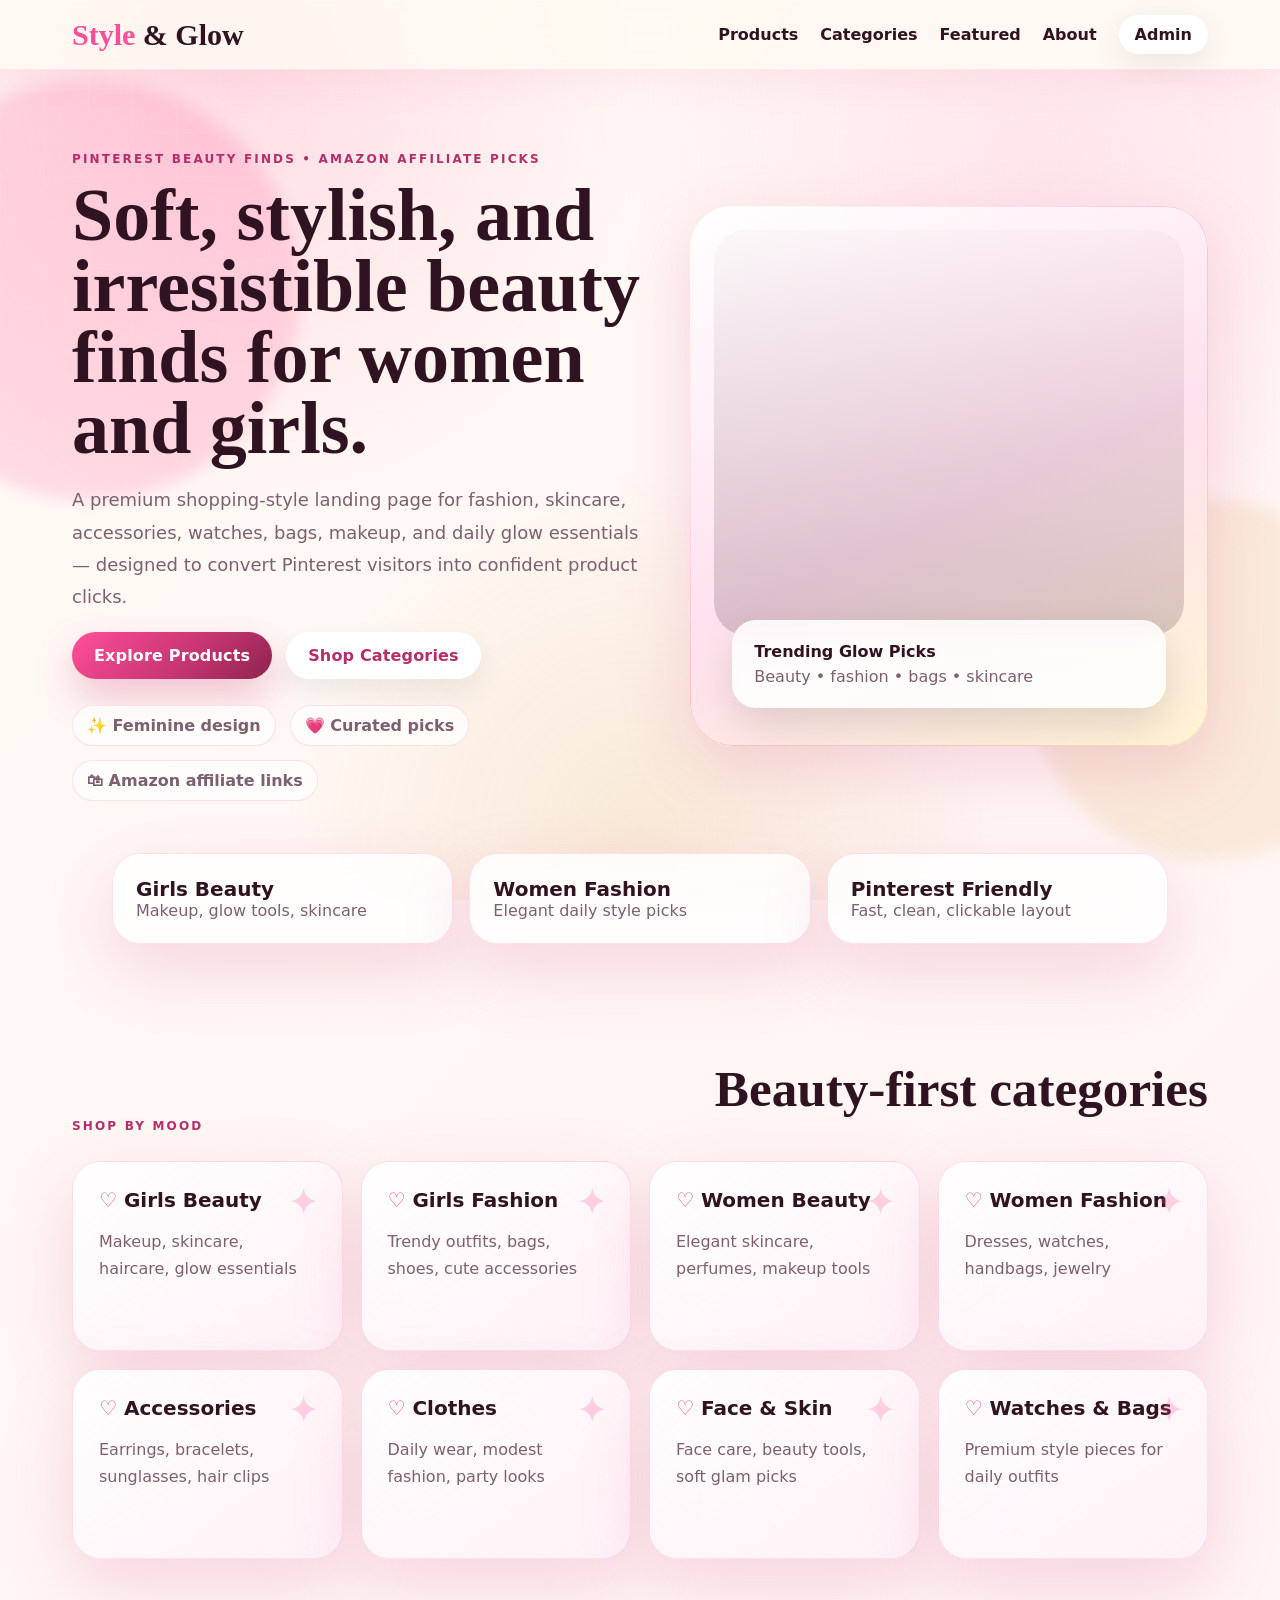
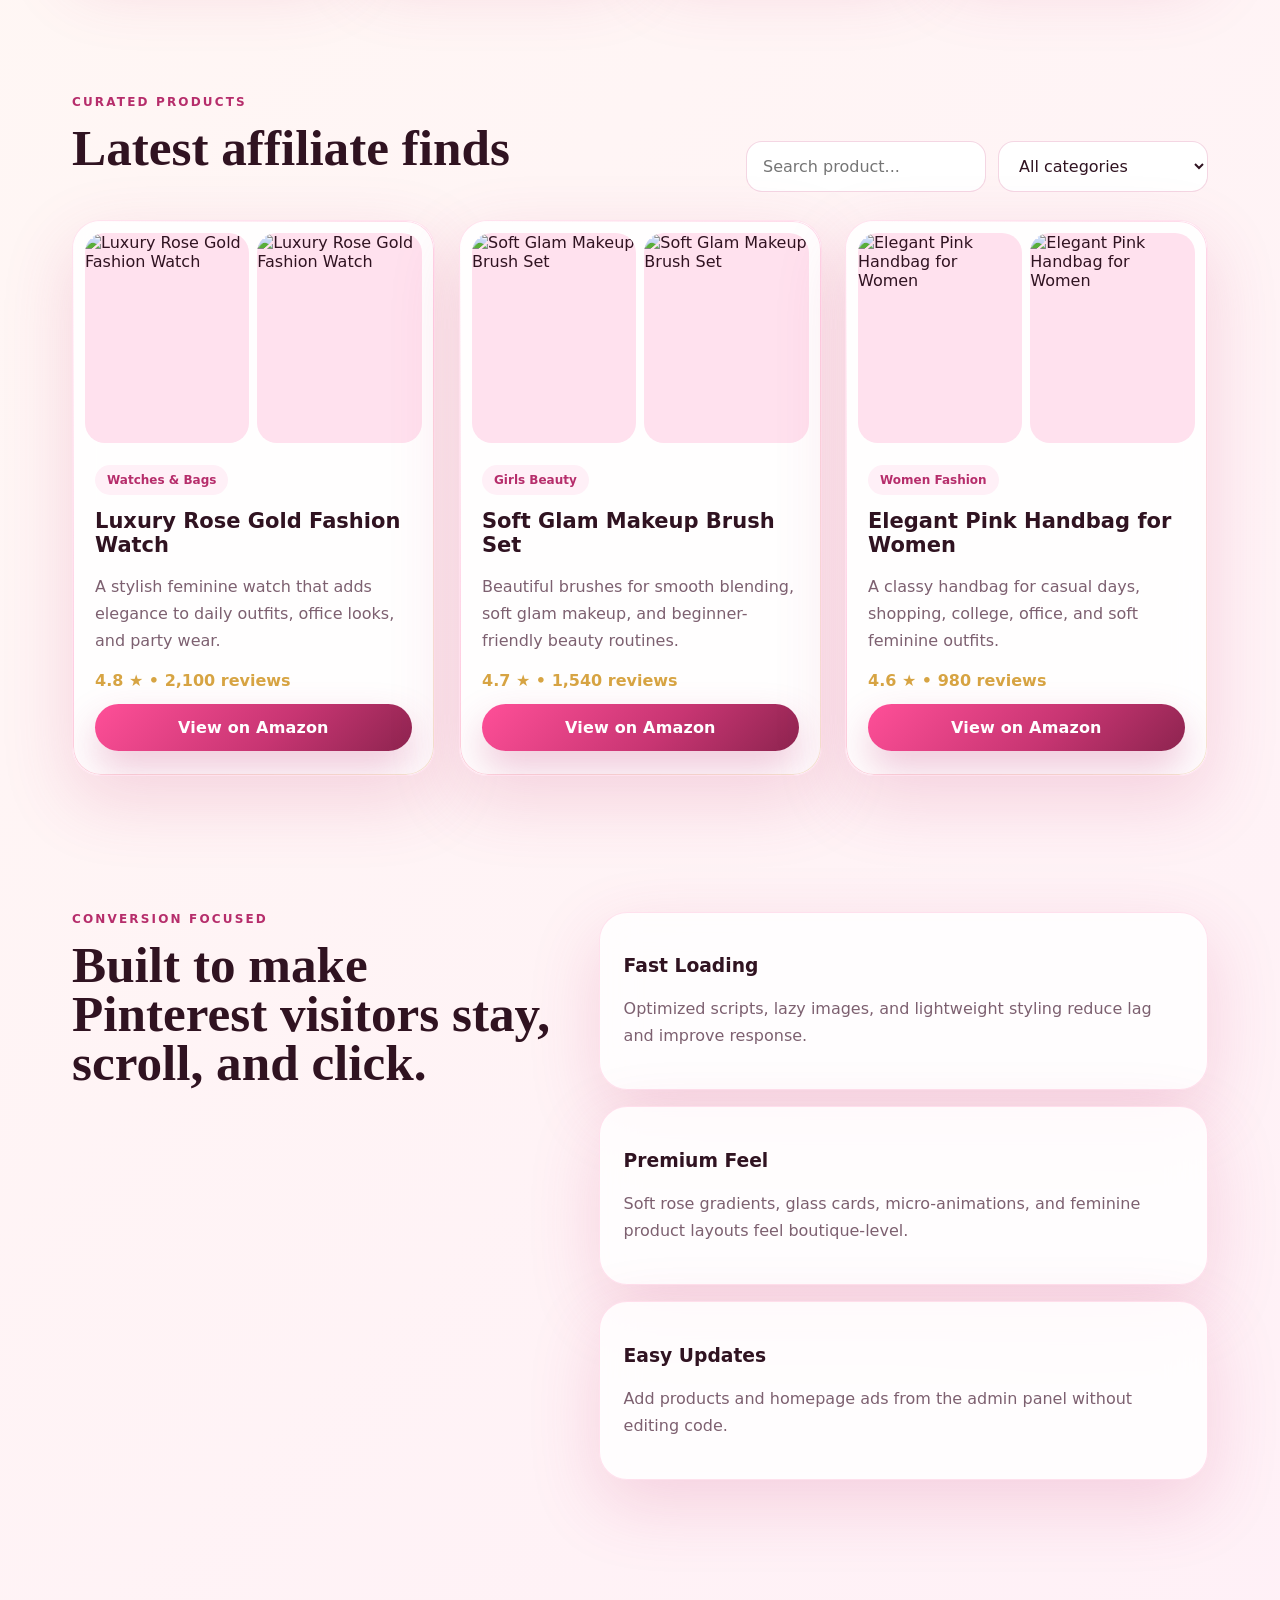
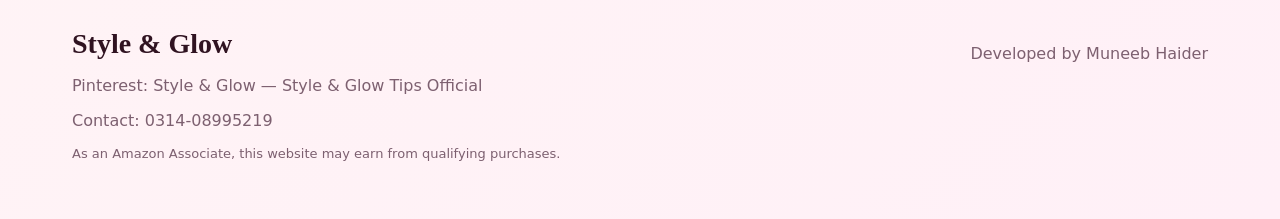
==== index.html @ 5377d41d "Add files via upload" ====
<!DOCTYPE html>
<html lang="en">
<head>
  <meta charset="UTF-8" />
  <meta name="viewport" content="width=device-width, initial-scale=1.0" />
  <meta name="description" content="Style & Glow - women beauty and fashion affiliate finds curated from Amazon." />
  <title>Style & Glow | Beauty & Fashion Finds</title>
  <link rel="stylesheet" href="assets/styles.css" />
</head>
<body>
  <div class="glow-orb orb-one"></div><div class="glow-orb orb-two"></div>
  <header class="site-header">
    <nav class="navbar">
      <a class="brand" href="#home"><span>Style</span> & Glow</a>
      <button class="menu-toggle" aria-label="Open menu">☰</button>
      <div class="nav-links">
        <a href="#products">Products</a><a href="#categories">Categories</a><a href="#ads">Featured</a><a href="#about">About</a><a href="admin/index.html" class="admin-link">Admin</a>
      </div>
    </nav>
  </header>
  <main>
    <section id="home" class="hero reveal">
      <div class="hero-content">
        <p class="eyebrow">Pinterest beauty finds • Amazon affiliate picks</p>
        <h1>Soft, stylish, and irresistible beauty finds for women and girls.</h1>
        <p class="hero-text">A premium shopping-style landing page for fashion, skincare, accessories, watches, bags, makeup, and daily glow essentials — designed to convert Pinterest visitors into confident product clicks.</p>
        <div class="hero-actions"><a href="#products" class="btn primary">Explore Products</a><a href="#categories" class="btn ghost">Shop Categories</a></div>
        <div class="trust-row"><span>✨ Feminine design</span><span>💗 Curated picks</span><span>🛍 Amazon affiliate links</span></div>
      </div>
      <div class="hero-showcase floaty">
        <div class="hero-image"></div>
        <div class="hero-badge"><strong>Trending Glow Picks</strong><p>Beauty • fashion • bags • skincare</p></div>
      </div>
    </section>

    <section class="premium-strip reveal">
      <div><strong>Girls Beauty</strong><span>Makeup, glow tools, skincare</span></div>
      <div><strong>Women Fashion</strong><span>Elegant daily style picks</span></div>
      <div><strong>Pinterest Friendly</strong><span>Fast, clean, clickable layout</span></div>
    </section>

    <section id="ads" class="ad-zone reveal" hidden>
      <div class="ad-copy"><p class="eyebrow">Featured spotlight</p><h2 id="adTitle">Sponsored Beauty Pick</h2><p id="adText">Your featured ad or Google AdSense area will appear here beautifully.</p><a id="adLink" class="btn ghost" href="#" target="_blank" rel="nofollow sponsored noopener">View Offer</a></div>
      <div class="ad-media"><img id="adImage" alt="Featured promotion" loading="lazy"></div>
    </section>

    <section id="categories" class="section reveal">
      <div class="section-head"><p class="eyebrow">Shop by mood</p><h2>Beauty-first categories</h2></div>
      <div class="category-grid" id="categoryGrid"></div>
    </section>

    <section id="products" class="section reveal">
      <div class="section-head product-head"><div><p class="eyebrow">Curated products</p><h2>Latest affiliate finds</h2></div><div class="filters"><input type="search" id="searchInput" placeholder="Search product..." /><select id="categoryFilter"><option value="all">All categories</option></select></div></div>
      <div class="product-grid" id="productGrid"></div>
      <div class="empty-state" id="emptyState" hidden><h3>No products found</h3><p>Add products from the admin panel or try another search.</p></div>
    </section>

    <section id="about" class="about reveal">
      <div><p class="eyebrow">Conversion focused</p><h2>Built to make Pinterest visitors stay, scroll, and click.</h2></div>
      <div class="about-cards"><article><h3>Fast Loading</h3><p>Optimized scripts, lazy images, and lightweight styling reduce lag and improve response.</p></article><article><h3>Premium Feel</h3><p>Soft rose gradients, glass cards, micro-animations, and feminine product layouts feel boutique-level.</p></article><article><h3>Easy Updates</h3><p>Add products and homepage ads from the admin panel without editing code.</p></article></div>
    </section>
  </main>
  <footer class="footer"><div><h3>Style & Glow</h3><p>Pinterest: Style & Glow — Style & Glow Tips Official</p><p>Contact: 0314-08995219</p><p class="disclaimer">As an Amazon Associate, this website may earn from qualifying purchases.</p></div><p>Developed by Muneeb Haider</p></footer>
  <script src="assets/app.js" defer></script>
</body>
</html>
---- assets/styles.css ----
:root{--rose:#ff4f98;--rose2:#ff8abd;--deep:#301321;--muted:#7d6070;--cream:#fffaf3;--pink:#fff0f7;--gold:#d7a443;--card:rgba(255,255,255,.82);--line:rgba(255,79,152,.16);--shadow:0 24px 70px rgba(199,53,114,.18);--radius:28px}*{box-sizing:border-box}html{scroll-behavior:smooth}body{margin:0;font-family:Inter,Segoe UI,system-ui,-apple-system,Arial,sans-serif;background:linear-gradient(135deg,var(--cream),var(--pink));color:var(--deep);overflow-x:hidden}.glow-orb{position:fixed;filter:blur(8px);border-radius:50%;pointer-events:none;z-index:-2}.orb-one{width:420px;height:420px;background:rgba(255,79,152,.18);left:-120px;top:80px}.orb-two{width:360px;height:360px;background:rgba(215,164,67,.14);right:-110px;bottom:40px}.site-header{position:sticky;top:0;z-index:50;background:rgba(255,250,243,.78);backdrop-filter:blur(18px);border-bottom:1px solid rgba(255,79,152,.1)}.navbar{max-width:1180px;margin:auto;display:flex;align-items:center;justify-content:space-between;padding:15px 22px}.brand{font-family:Georgia,serif;font-size:30px;font-weight:900;text-decoration:none;color:var(--deep)}.brand span{color:var(--rose)}.nav-links{display:flex;gap:22px;align-items:center}.nav-links a{color:var(--deep);font-weight:700;text-decoration:none}.admin-link{background:#fff;border-radius:999px;padding:10px 16px;box-shadow:0 10px 32px rgba(0,0,0,.07)}.menu-toggle{display:none;border:0;background:#fff;border-radius:14px;padding:8px 12px;font-size:22px}.hero{max-width:1180px;margin:auto;padding:82px 22px 52px;display:grid;grid-template-columns:1.05fr .95fr;gap:46px;align-items:center}.eyebrow{margin:0;text-transform:uppercase;letter-spacing:.18em;color:#b62d6b;font-size:12px;font-weight:900}.hero h1,.section h2,.about h2,.admin-panel h1{font-family:Georgia,serif;font-size:clamp(38px,6vw,74px);line-height:.96;margin:14px 0 20px}.section h2,.about h2{font-size:clamp(32px,4vw,52px)}.hero-text{font-size:18px;line-height:1.8;color:var(--muted);max-width:680px}.btn{display:inline-flex;align-items:center;justify-content:center;border:0;text-decoration:none;border-radius:999px;padding:14px 22px;font-weight:900;cursor:pointer;transition:transform .22s,box-shadow .22s}.btn:hover{transform:translateY(-3px)}.primary{background:linear-gradient(135deg,var(--rose),#be2f70);color:#fff;box-shadow:0 18px 38px rgba(199,53,114,.28)}.ghost{background:#fff;color:#b62d6b;box-shadow:0 12px 30px rgba(0,0,0,.07)}.danger{background:var(--deep);color:#fff}.hero-actions,.trust-row,.form-actions,.admin-top-actions{display:flex;gap:14px;flex-wrap:wrap}.trust-row{margin-top:26px}.trust-row span{background:rgba(255,255,255,.7);border:1px solid var(--line);padding:10px 14px;border-radius:999px;color:var(--muted);font-weight:700}.hero-showcase{min-height:540px;border-radius:42px;background:linear-gradient(155deg,#fff,#ffe1ee 55%,#fff4d5);box-shadow:var(--shadow);position:relative;overflow:hidden;padding:24px}.hero-image{height:405px;border-radius:32px;background:linear-gradient(rgba(48,19,33,.02),rgba(48,19,33,.18)),url('https://images.unsplash.com/photo-1522335789203-aabd1fc54bc9?auto=format&fit=crop&w=900&q=70') center/cover}.hero-badge{position:absolute;left:42px;right:42px;bottom:38px;background:rgba(255,255,255,.86);backdrop-filter:blur(16px);border-radius:24px;padding:22px;box-shadow:0 18px 42px rgba(0,0,0,.12)}.hero-badge p{margin:6px 0 0;color:var(--muted)}.floaty{animation:floaty 6s ease-in-out infinite}@keyframes floaty{50%{transform:translateY(-12px)}}.premium-strip{max-width:1100px;margin:0 auto 38px;display:grid;grid-template-columns:repeat(3,1fr);gap:16px;padding:0 22px}.premium-strip div,.category-card,.product-card,.about-cards article,.admin-panel,.admin-list,.ad-zone{background:var(--card);border:1px solid var(--line);box-shadow:var(--shadow);backdrop-filter:blur(18px);border-radius:var(--radius)}.premium-strip div{padding:23px}.premium-strip strong{display:block;font-size:20px}.premium-strip span{color:var(--muted)}.section,.about{max-width:1180px;margin:0 auto;padding:68px 22px}.section-head{display:flex;justify-content:space-between;align-items:end;gap:20px;margin-bottom:28px}.category-grid{display:grid;grid-template-columns:repeat(4,1fr);gap:18px}.category-card{padding:26px;min-height:172px;transition:.24s;position:relative;overflow:hidden}.category-card:hover,.product-card:hover{transform:translateY(-8px)}.category-card:after{content:'✦';position:absolute;right:22px;top:18px;font-size:38px;color:rgba(255,79,152,.24)}.category-card h3{margin:0 0 8px;font-size:20px}.category-card p,.product-content p,.about-cards p,.soft-note{color:var(--muted);line-height:1.7}.filters{display:flex;gap:12px;flex-wrap:wrap}.filters input,.filters select,input,select,textarea{border:1px solid rgba(199,53,114,.2);border-radius:16px;padding:14px 16px;background:#fff;color:var(--deep);font:inherit;width:100%;outline:none;transition:.2s}input:focus,select:focus,textarea:focus{border-color:var(--rose);box-shadow:0 0 0 4px rgba(255,79,152,.12)}.filters input{width:240px}.filters select{width:210px}.product-grid{display:grid;grid-template-columns:repeat(3,1fr);gap:24px}.product-card{overflow:hidden;transition:.24s}.product-images{display:grid;grid-template-columns:1fr 1fr;gap:8px;padding:12px}.product-images img{width:100%;height:210px;object-fit:cover;border-radius:20px;background:#ffe1ee}.product-content{padding:10px 22px 24px}.pill{display:inline-block;background:#fff0f7;color:#b62d6b;padding:8px 12px;border-radius:999px;font-size:12px;font-weight:900}.product-content h3{font-size:21px;margin:14px 0 8px}.rating{font-weight:900;color:var(--gold);margin:14px 0}.amazon-btn{width:100%}.ad-zone{max-width:1120px;margin:38px auto 0;padding:22px;display:grid;grid-template-columns:1.1fr .9fr;gap:22px;align-items:center}.ad-zone[hidden]{display:none}.ad-copy{padding:18px 18px 18px 24px}.ad-copy h2{font-family:Georgia,serif;font-size:38px;margin:10px 0}.ad-media img{width:100%;height:260px;object-fit:cover;border-radius:24px;display:block}.about{display:grid;grid-template-columns:.9fr 1.1fr;gap:28px}.about-cards{display:grid;gap:16px}.about-cards article{padding:24px}.footer{max-width:1180px;margin:50px auto 0;padding:30px 22px 45px;display:flex;justify-content:space-between;gap:18px;color:var(--muted)}.footer h3{font-family:Georgia,serif;color:var(--deep);font-size:28px;margin:0}.disclaimer{font-size:13px}.empty-state{text-align:center;background:#fff;border-radius:26px;padding:36px}.reveal{opacity:0;transform:translateY(24px);transition:opacity .6s ease,transform .6s ease}.reveal.active{opacity:1;transform:none}.admin-body{min-height:100vh}.admin-shell{max-width:1080px;margin:auto;padding:46px 18px}.admin-panel,.admin-list{padding:30px;margin-bottom:22px}.login-panel{max-width:560px;margin:70px auto}.admin-top{display:flex;justify-content:space-between;gap:18px;align-items:flex-start}.admin-form label{display:block;font-weight:900;margin:14px 0 8px}.form-grid{display:grid;grid-template-columns:repeat(2,1fr);gap:16px}.captcha-box{display:flex;justify-content:space-between;align-items:center;background:#fff;border:1px dashed rgba(199,53,114,.35);border-radius:18px;padding:14px 16px;margin:14px 0;font-weight:900}.login-message{min-height:22px;font-weight:800;color:#c73572}.admin-item{display:grid;grid-template-columns:72px 1fr auto;gap:14px;align-items:center;background:#fff;border-radius:18px;padding:12px;margin:12px 0}.admin-item img{width:72px;height:72px;border-radius:14px;object-fit:cover}.small-btn{border:0;border-radius:999px;padding:9px 12px;font-weight:900;cursor:pointer}.edit{background:#fff0f7;color:#b62d6b}.delete{background:#301321;color:#fff}.admin-actions{display:flex;gap:8px;flex-wrap:wrap}@media(max-width:900px){.hero,.about,.ad-zone{grid-template-columns:1fr}.category-grid,.product-grid{grid-template-columns:repeat(2,1fr)}.premium-strip{grid-template-columns:1fr}.hero-showcase{min-height:450px}.hero-image{height:320px}}@media(max-width:640px){.nav-links{position:absolute;top:66px;left:16px;right:16px;display:none;flex-direction:column;background:#fff;padding:22px;border-radius:24px;box-shadow:var(--shadow)}.nav-links.open{display:flex}.menu-toggle{display:block}.hero{padding-top:54px}.hero h1{font-size:40px}.section-head,.admin-top{display:block}.category-grid,.product-grid,.form-grid{grid-template-columns:1fr}.filters input,.filters select{width:100%}.product-images img{height:170px}.footer{display:block}.admin-item{grid-template-columns:1fr}.ad-media img{height:210px}}


/* Final premium polish: softer boutique visuals + safer-looking login */
body::before{content:"";position:fixed;inset:0;pointer-events:none;z-index:-3;background:radial-gradient(circle at 18% 10%,rgba(255,79,152,.16),transparent 32%),radial-gradient(circle at 82% 18%,rgba(255,195,220,.34),transparent 34%),radial-gradient(circle at 50% 92%,rgba(215,164,67,.16),transparent 34%)}
body::after{content:"";position:fixed;inset:0;pointer-events:none;z-index:-1;background-image:linear-gradient(rgba(255,255,255,.32) 1px,transparent 1px),linear-gradient(90deg,rgba(255,255,255,.32) 1px,transparent 1px);background-size:44px 44px;mask-image:linear-gradient(to bottom,rgba(0,0,0,.3),transparent 72%)}
.site-header{box-shadow:0 10px 40px rgba(199,53,114,.08)}
.hero-showcase,.product-card,.category-card,.admin-panel,.admin-list,.ad-zone{position:relative}
.hero-showcase:before,.product-card:before,.admin-panel:before,.ad-zone:before{content:"";position:absolute;inset:0;border-radius:inherit;padding:1px;background:linear-gradient(135deg,rgba(255,255,255,.9),rgba(255,79,152,.28),rgba(215,164,67,.24));-webkit-mask:linear-gradient(#000 0 0) content-box,linear-gradient(#000 0 0);-webkit-mask-composite:xor;mask-composite:exclude;pointer-events:none}
.product-card{background:rgba(255,255,255,.9);transform:translateZ(0);will-change:transform}.product-card:hover{box-shadow:0 30px 90px rgba(199,53,114,.24)}
.product-images img{transition:transform .45s ease,filter .45s ease}.product-card:hover .product-images img{transform:scale(1.035);filter:saturate(1.08) contrast(1.03)}
.category-card{background:linear-gradient(145deg,rgba(255,255,255,.9),rgba(255,240,247,.75));min-height:190px}.category-card h3:before{content:"♡ ";color:var(--rose)}
.btn{letter-spacing:.01em}.primary{background:linear-gradient(135deg,#ff4f98,#c73572 58%,#8d244f)}.primary:hover{box-shadow:0 22px 48px rgba(199,53,114,.34)}
.admin-body{background:linear-gradient(135deg,#fff8fb,#fff1f7 48%,#fffaf0);position:relative}.admin-shell{position:relative}.admin-shell:before{content:"Style & Glow";position:fixed;right:-30px;top:28%;font-family:Georgia,serif;font-size:min(13vw,150px);font-weight:900;color:rgba(255,79,152,.05);transform:rotate(-8deg);pointer-events:none}.login-panel{overflow:hidden;background:rgba(255,255,255,.88);box-shadow:0 32px 110px rgba(199,53,114,.22)}.login-panel:after{content:"Private Beauty Dashboard";position:absolute;right:22px;top:22px;background:#fff0f7;color:#b62d6b;border:1px solid rgba(255,79,152,.18);border-radius:999px;padding:8px 12px;font-size:12px;font-weight:900}.secure-login-form input{background:linear-gradient(180deg,#fff,#fff9fc)}.secure-login-form input::placeholder{color:#a88a9a}.captcha-box{background:linear-gradient(135deg,#fff,#fff3f8);box-shadow:inset 0 0 0 1px rgba(255,255,255,.7)}
@media(max-width:640px){.login-panel:after{position:static;display:inline-block;margin-bottom:14px}.admin-shell:before{display:none}}

/* Pro admin dashboard, upload tools, ad manager upgrades */
.fake-field{position:absolute!important;left:-9999px!important;width:1px!important;height:1px!important;opacity:0!important;pointer-events:none!important}.admin-hero{background:linear-gradient(135deg,rgba(255,255,255,.92),rgba(255,232,243,.88));border:1px solid var(--line);box-shadow:var(--shadow);border-radius:34px;padding:34px;margin-bottom:22px;display:flex;justify-content:space-between;gap:24px;align-items:center;position:relative;overflow:hidden}.admin-hero:after{content:"✦";position:absolute;right:34%;top:14px;color:rgba(255,79,152,.18);font-size:80px}.admin-hero h1{font-family:Georgia,serif;font-size:clamp(38px,5vw,66px);line-height:.95;margin:10px 0}.admin-hero p{color:var(--muted);max-width:720px;line-height:1.7}.stats-grid{display:grid;grid-template-columns:repeat(4,1fr);gap:16px;margin-bottom:22px}.stat-card{background:rgba(255,255,255,.86);border:1px solid var(--line);border-radius:26px;padding:22px;box-shadow:0 18px 50px rgba(199,53,114,.12)}.stat-card span,.stat-card small{display:block;color:var(--muted);font-weight:800}.stat-card strong{display:block;font-family:Georgia,serif;font-size:34px;margin:8px 0;color:var(--deep)}.panel-title-row{display:flex;align-items:center;justify-content:space-between;gap:16px;margin-bottom:18px}.panel-title-row h2{font-family:Georgia,serif;font-size:34px;margin:4px 0}.upload-grid{display:grid;grid-template-columns:1fr 1fr;gap:18px;margin-top:16px}.upload-card{background:linear-gradient(135deg,#fff,#fff5fa);border:1px solid var(--line);border-radius:24px;padding:18px}.upload-card h3{margin:0 0 10px;font-family:Georgia,serif}.file-drop{display:flex!important;align-items:center;justify-content:center;min-height:74px;text-align:center;border:1.5px dashed rgba(199,53,114,.35);background:rgba(255,255,255,.7);border-radius:20px;padding:14px;cursor:pointer;color:#b62d6b}.file-drop input{margin-top:10px;border:0;background:transparent;padding:0}.file-drop.wide{margin:14px 0}.image-preview{width:100%;max-height:240px;object-fit:cover;border-radius:20px;margin-top:12px;border:1px solid var(--line);box-shadow:0 16px 36px rgba(0,0,0,.08)}.ad-preview{max-width:480px}.status-pill{background:#fff0f7;color:#b62d6b;border:1px solid var(--line);padding:9px 13px;border-radius:999px;font-weight:900}.status-pill.live{background:#eafff1;color:#168247;border-color:rgba(22,130,71,.22)}.admin-search{max-width:280px}.admin-item small{color:var(--muted);display:block;margin-top:6px;line-height:1.45}.adsense-box{background:#fff;border:1px dashed rgba(199,53,114,.26);border-radius:24px;min-height:180px;display:grid;place-items:center;padding:18px;overflow:hidden}.floating-ad-card{position:fixed;right:18px;bottom:22px;z-index:45;width:228px;background:rgba(255,255,255,.92);backdrop-filter:blur(16px);border:1px solid var(--line);box-shadow:0 22px 60px rgba(199,53,114,.22);border-radius:26px;padding:14px}.floating-ad-card span{display:inline-block;background:#fff0f7;color:#b62d6b;border-radius:999px;padding:6px 10px;font-size:11px;font-weight:900}.floating-ad-card img{width:100%;height:112px;object-fit:cover;border-radius:18px;margin:10px 0}.floating-ad-card strong{display:block;font-family:Georgia,serif;font-size:18px}.floating-ad-card p{font-size:13px;color:var(--muted);line-height:1.45;margin:6px 0 10px}.floating-ad-card a{display:block;text-align:center;text-decoration:none;background:linear-gradient(135deg,var(--rose),#be2f70);color:#fff;border-radius:999px;padding:10px;font-weight:900}.mini-adsense{max-height:220px;overflow:auto;margin-top:10px}@media(max-width:900px){.admin-hero{display:block}.stats-grid{grid-template-columns:repeat(2,1fr)}.upload-grid{grid-template-columns:1fr}.floating-ad-card{position:static;width:auto;margin:20px 16px}}@media(max-width:640px){.stats-grid{grid-template-columns:1fr}.panel-title-row{display:block}.admin-search{max-width:100%;margin-top:12px}}
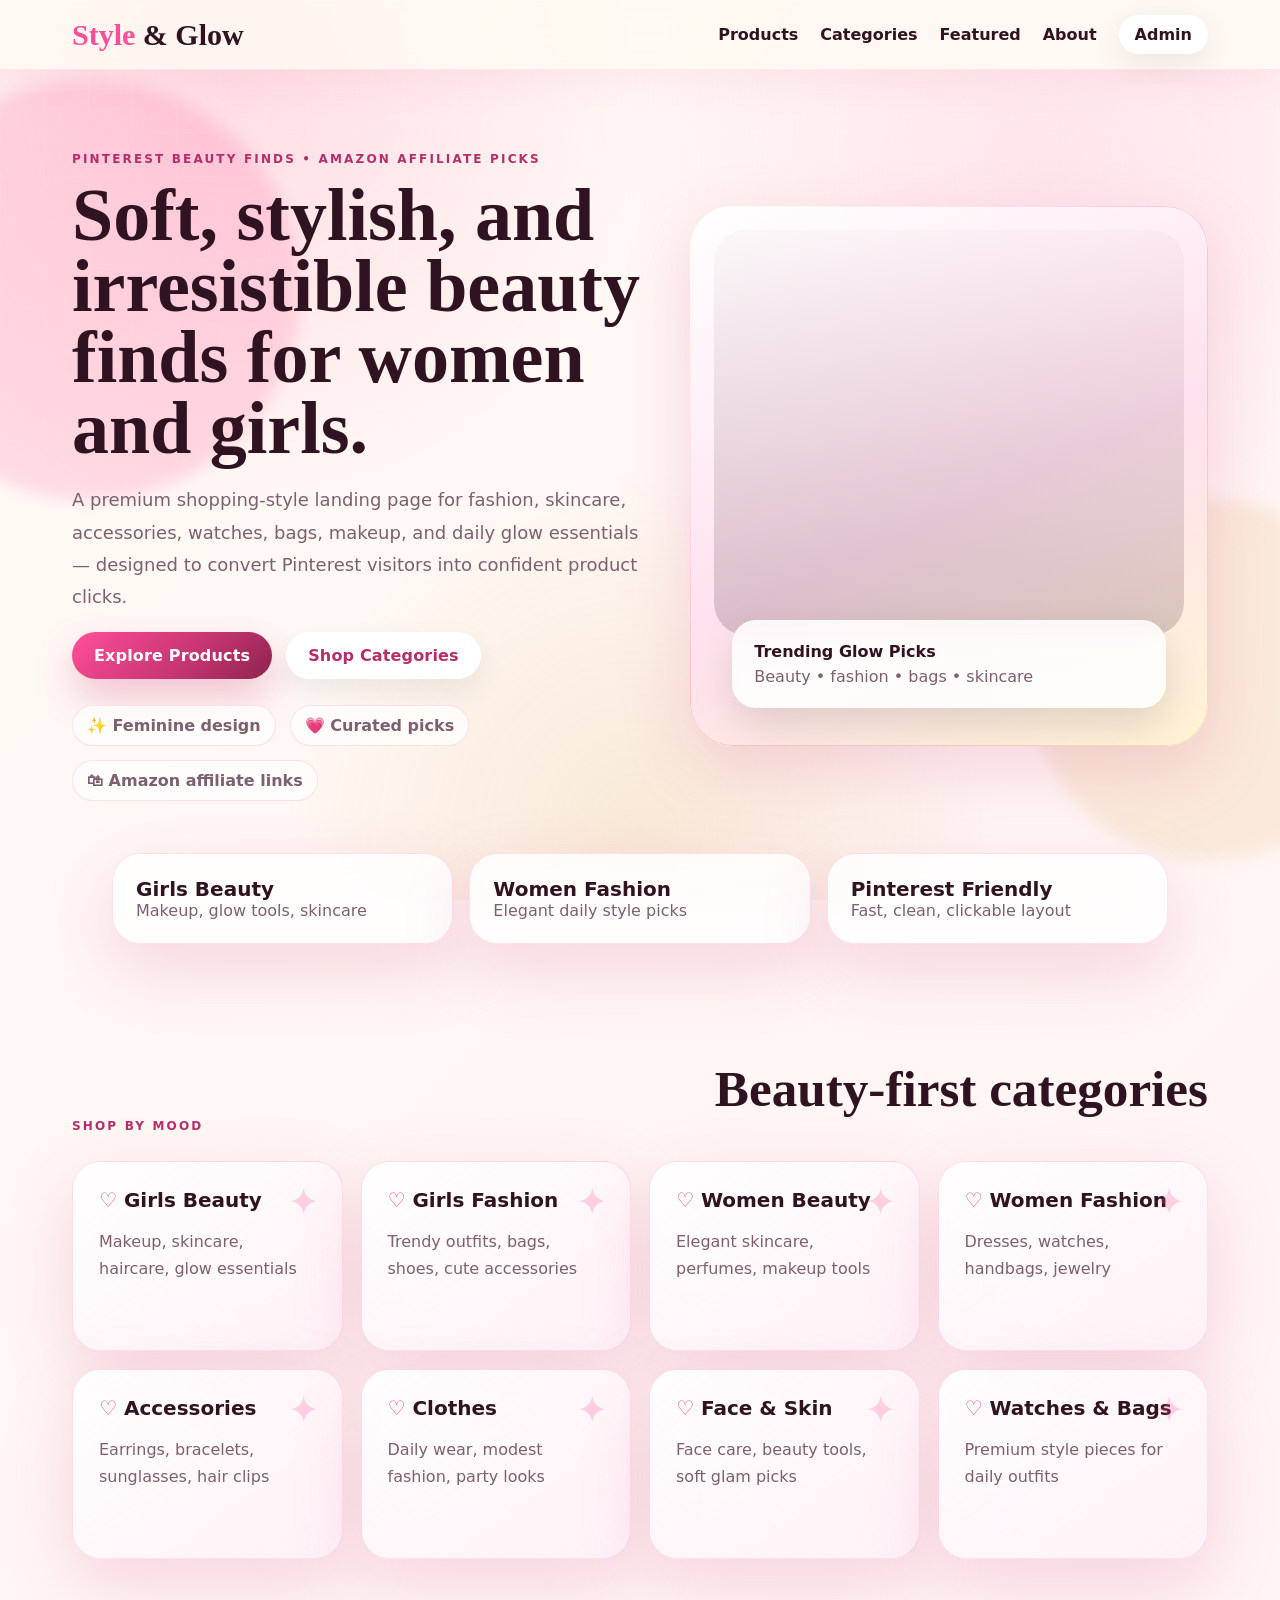
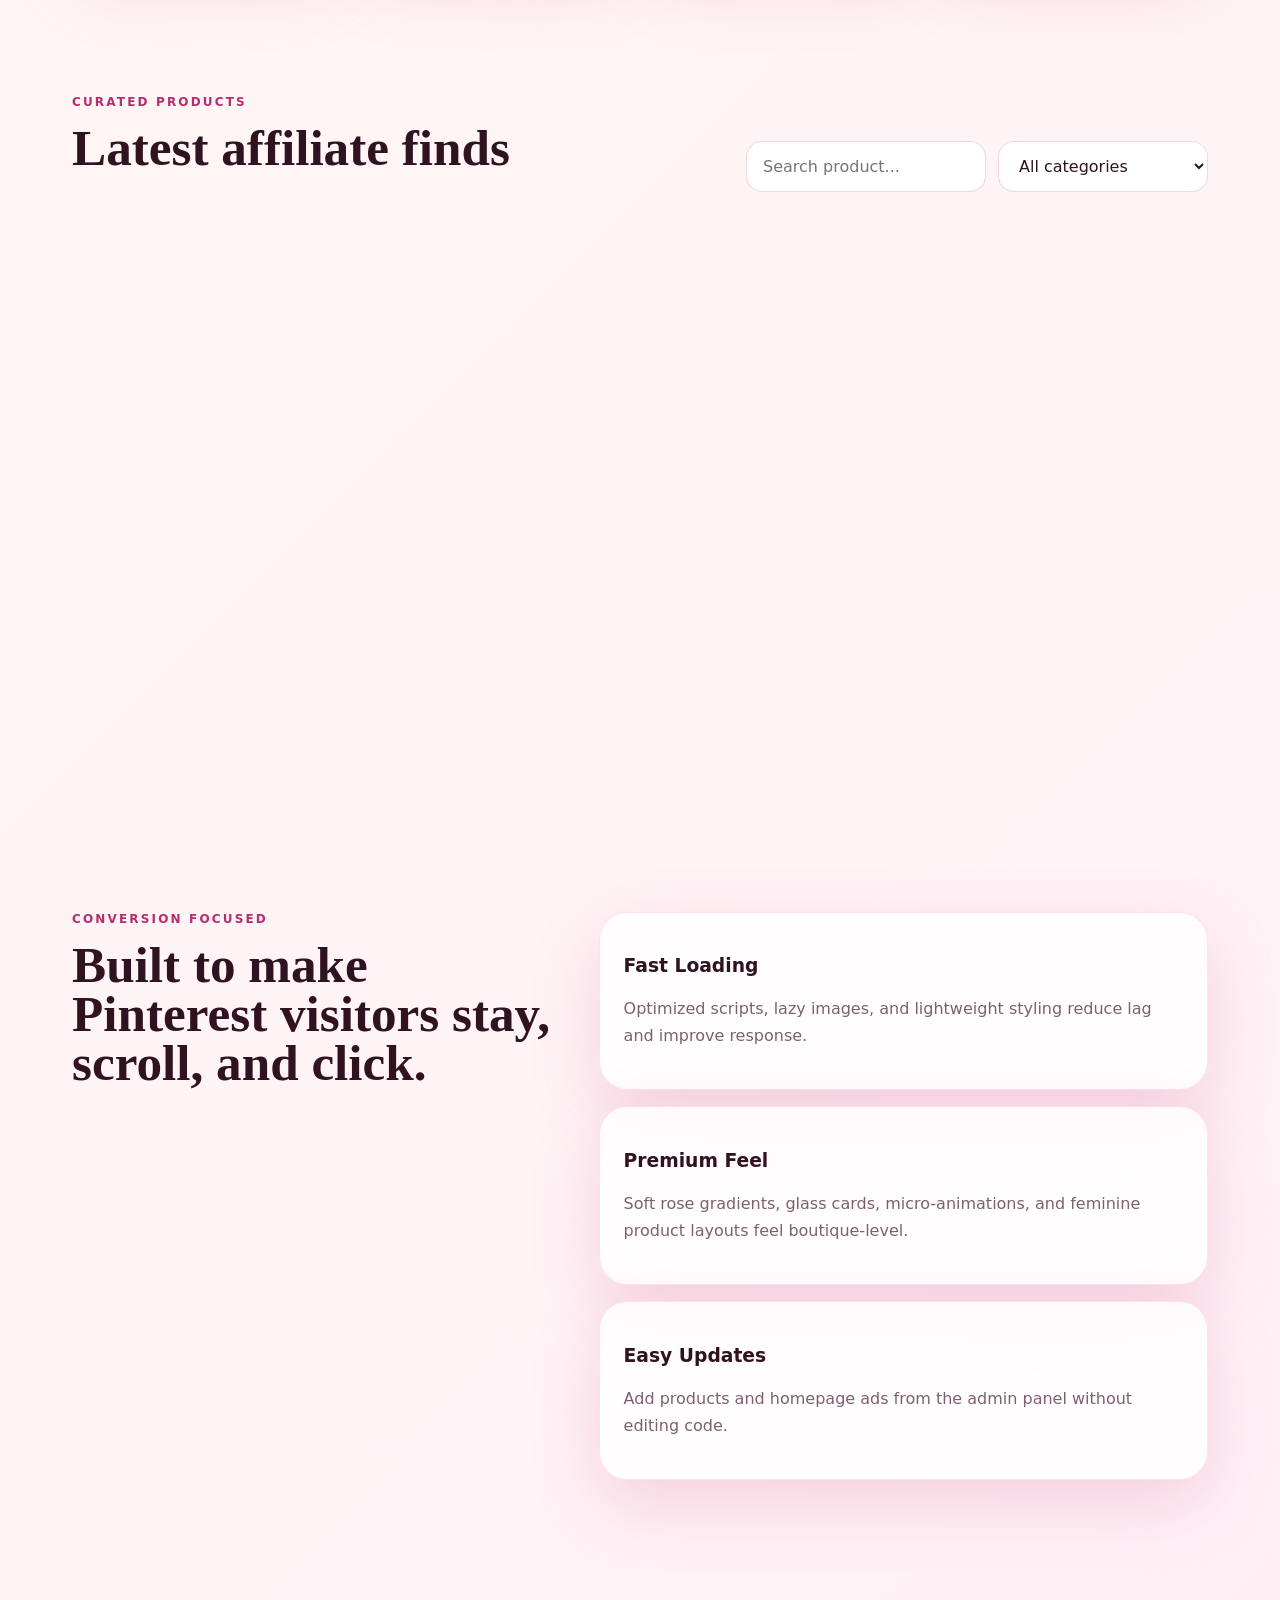
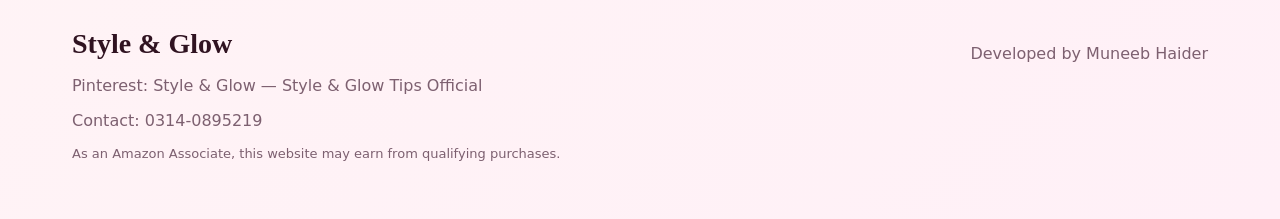
==== commit 358d48d4: "Update index.html" ====
--- a/index.html
+++ b/index.html
@@ -60,7 +60,7 @@
       <div class="about-cards"><article><h3>Fast Loading</h3><p>Optimized scripts, lazy images, and lightweight styling reduce lag and improve response.</p></article><article><h3>Premium Feel</h3><p>Soft rose gradients, glass cards, micro-animations, and feminine product layouts feel boutique-level.</p></article><article><h3>Easy Updates</h3><p>Add products and homepage ads from the admin panel without editing code.</p></article></div>
     </section>
   </main>
-  <footer class="footer"><div><h3>Style & Glow</h3><p>Pinterest: Style & Glow — Style & Glow Tips Official</p><p>Contact: 0314-08995219</p><p class="disclaimer">As an Amazon Associate, this website may earn from qualifying purchases.</p></div><p>Developed by Muneeb Haider</p></footer>
+  <footer class="footer"><div><h3>Style & Glow</h3><p>Pinterest: Style & Glow — Style & Glow Tips Official</p><p>Contact: 0314-0895219</p><p class="disclaimer">As an Amazon Associate, this website may earn from qualifying purchases.</p></div><p>Developed by Muneeb Haider</p></footer>
   <script src="assets/app.js" defer></script>
 </body>
 </html>
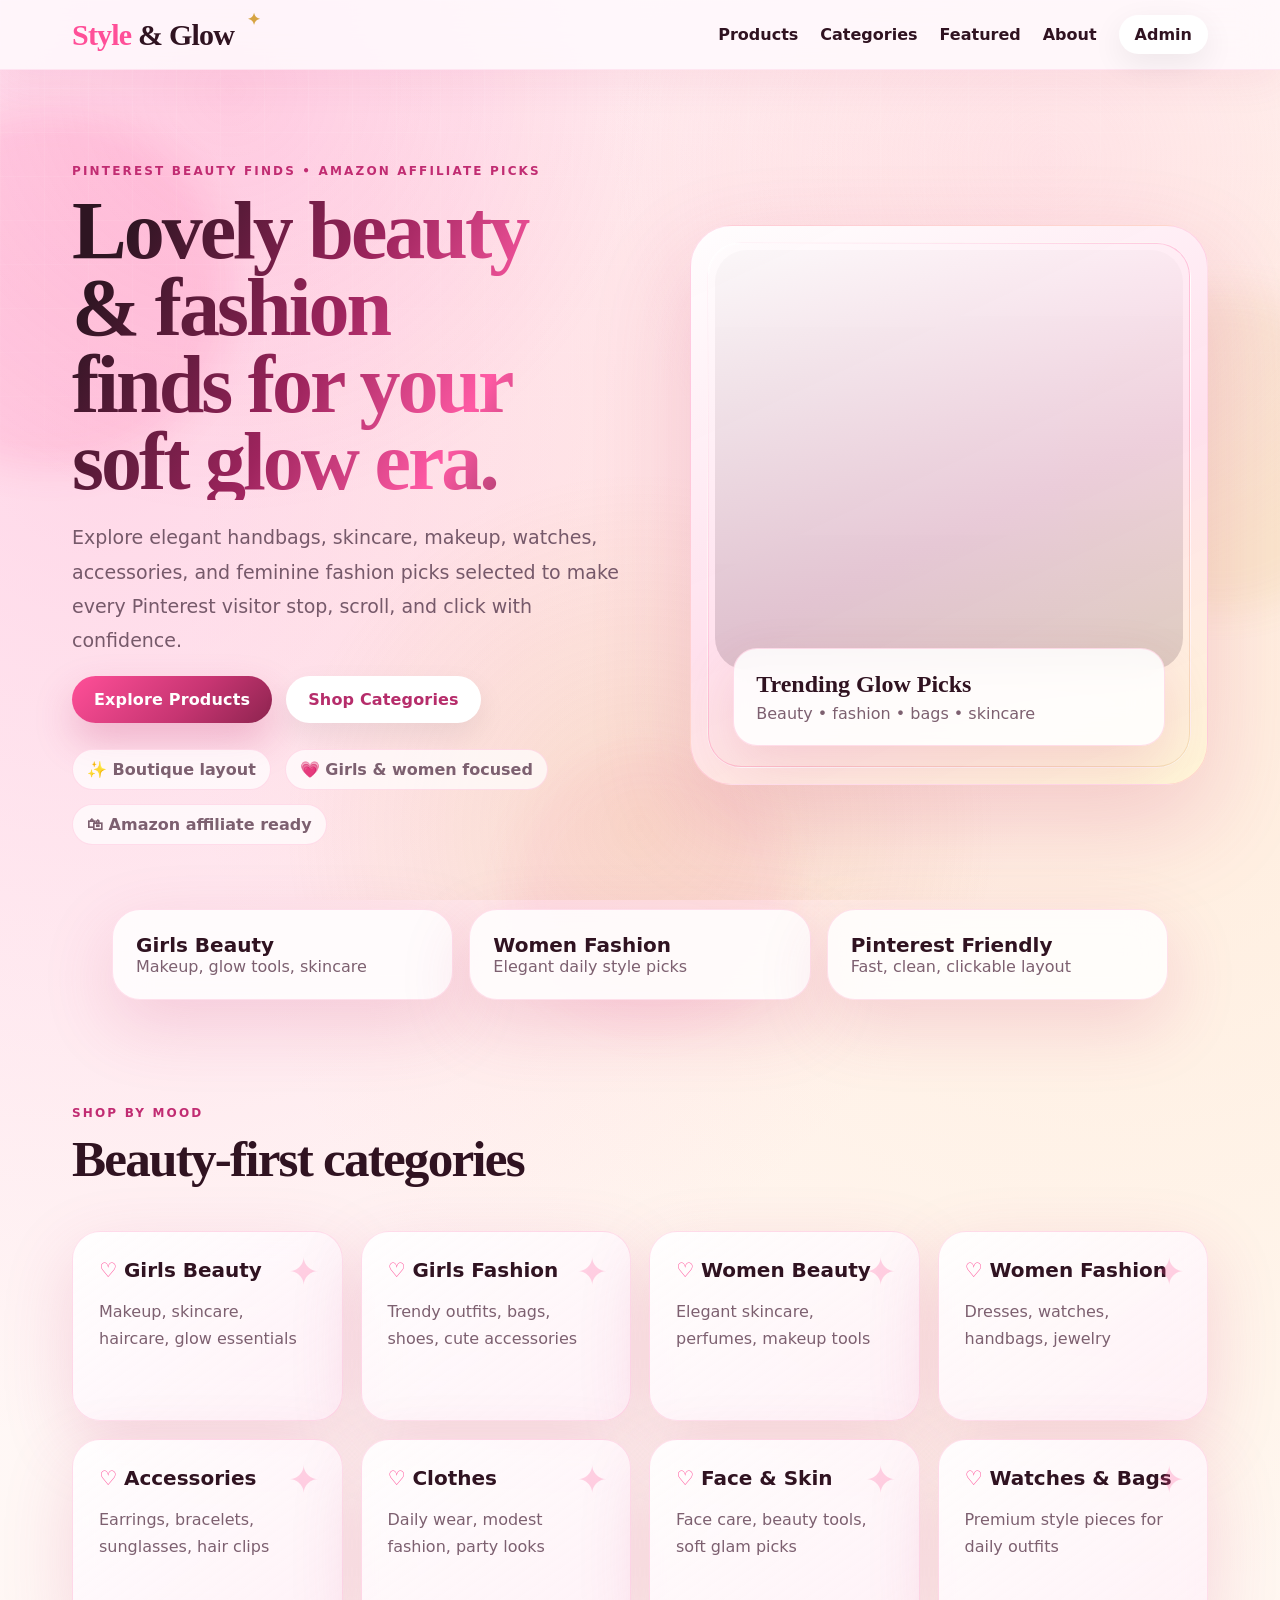
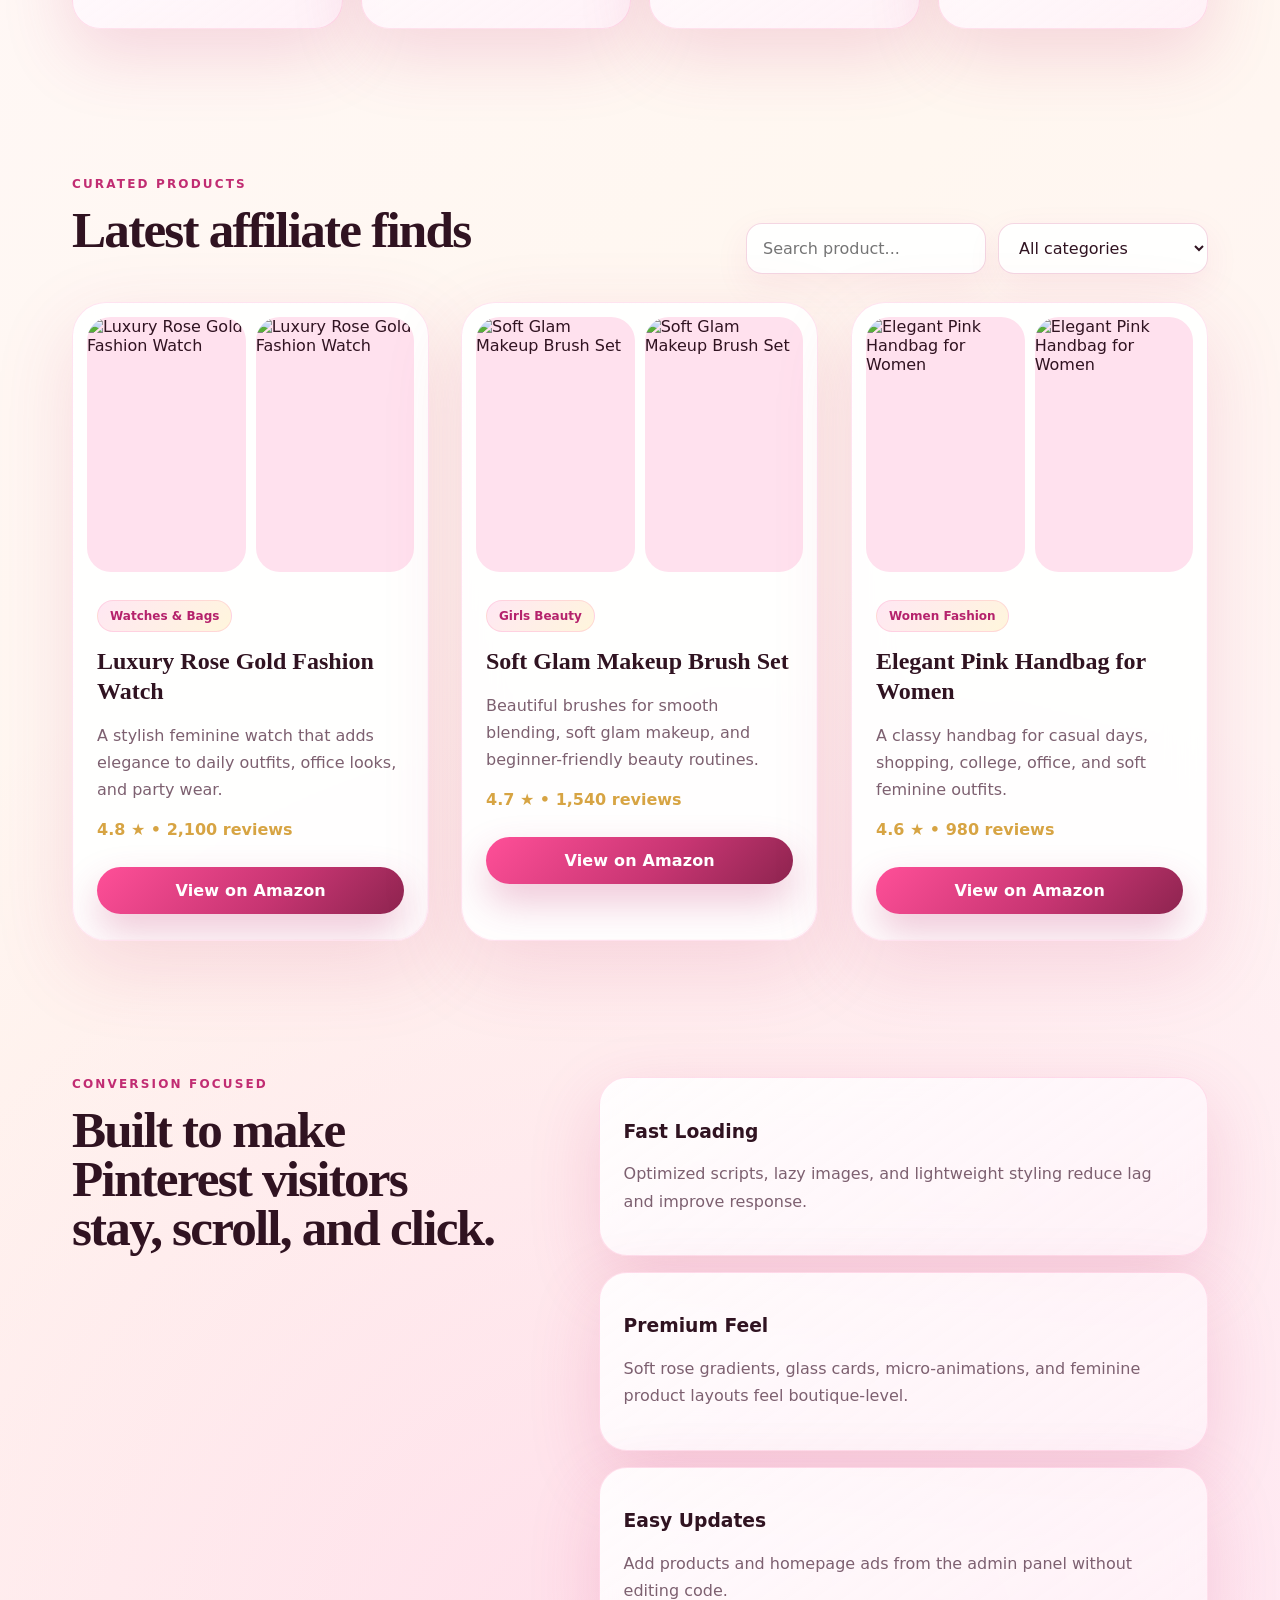
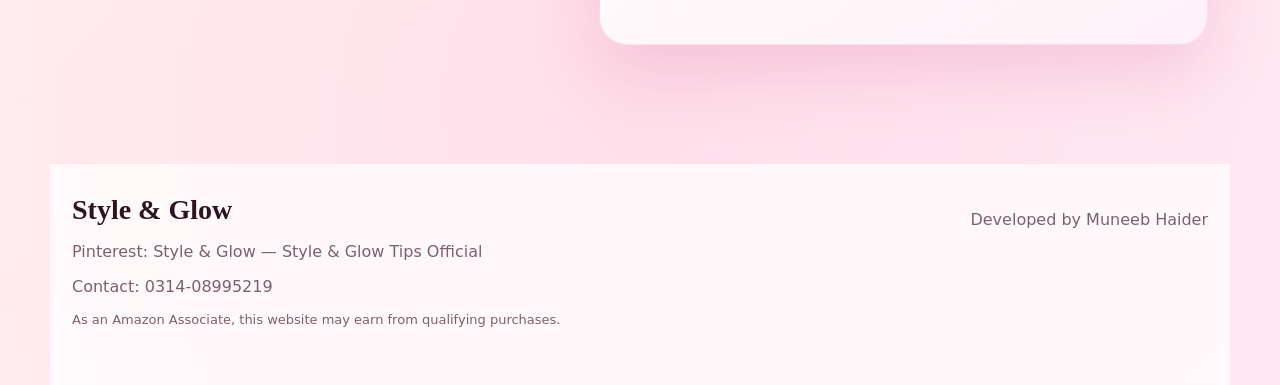
==== commit 5281dd77: "Add files via upload" ====
--- a/index.html
+++ b/index.html
@@ -4,32 +4,52 @@
   <meta charset="UTF-8" />
   <meta name="viewport" content="width=device-width, initial-scale=1.0" />
   <meta name="description" content="Style & Glow - women beauty and fashion affiliate finds curated from Amazon." />
-  <title>Style & Glow | Beauty & Fashion Finds</title>
+  <title>Style & Glow | Lovely Beauty & Fashion Finds</title>
+  <link rel="icon" href="assets/favicon.png" type="image/png" />
   <link rel="stylesheet" href="assets/styles.css" />
 </head>
-<body>
-  <div class="glow-orb orb-one"></div><div class="glow-orb orb-two"></div>
-  <header class="site-header">
+<body class="home-page">
+  <div class="bg-blush bg-one"></div>
+  <div class="bg-blush bg-two"></div>
+  <div class="bg-blush bg-three"></div>
+
+  <header class="site-header luxury-header">
     <nav class="navbar">
-      <a class="brand" href="#home"><span>Style</span> & Glow</a>
+      <a class="brand brand-logo" href="#home" aria-label="Style and Glow homepage"><span>Style</span> & Glow</a>
       <button class="menu-toggle" aria-label="Open menu">☰</button>
       <div class="nav-links">
-        <a href="#products">Products</a><a href="#categories">Categories</a><a href="#ads">Featured</a><a href="#about">About</a><a href="admin/index.html" class="admin-link">Admin</a>
+        <a href="#products">Products</a>
+        <a href="#categories">Categories</a>
+        <a href="#ads">Featured</a>
+        <a href="#about">About</a>
+        <a href="admin/index.html" class="admin-link">Admin</a>
       </div>
     </nav>
   </header>
+
   <main>
-    <section id="home" class="hero reveal">
+    <section id="home" class="hero luxury-hero reveal">
       <div class="hero-content">
         <p class="eyebrow">Pinterest beauty finds • Amazon affiliate picks</p>
-        <h1>Soft, stylish, and irresistible beauty finds for women and girls.</h1>
-        <p class="hero-text">A premium shopping-style landing page for fashion, skincare, accessories, watches, bags, makeup, and daily glow essentials — designed to convert Pinterest visitors into confident product clicks.</p>
-        <div class="hero-actions"><a href="#products" class="btn primary">Explore Products</a><a href="#categories" class="btn ghost">Shop Categories</a></div>
-        <div class="trust-row"><span>✨ Feminine design</span><span>💗 Curated picks</span><span>🛍 Amazon affiliate links</span></div>
+        <h1>Lovely beauty & fashion finds for your soft glow era.</h1>
+        <p class="hero-text">Explore elegant handbags, skincare, makeup, watches, accessories, and feminine fashion picks selected to make every Pinterest visitor stop, scroll, and click with confidence.</p>
+        <div class="hero-actions">
+          <a href="#products" class="btn primary">Explore Products</a>
+          <a href="#categories" class="btn ghost">Shop Categories</a>
+        </div>
+        <div class="trust-row">
+          <span>✨ Boutique layout</span>
+          <span>💗 Girls & women focused</span>
+          <span>🛍 Amazon affiliate ready</span>
+        </div>
       </div>
-      <div class="hero-showcase floaty">
+
+      <div class="hero-showcase floaty luxury-showcase">
         <div class="hero-image"></div>
-        <div class="hero-badge"><strong>Trending Glow Picks</strong><p>Beauty • fashion • bags • skincare</p></div>
+        <div class="hero-badge">
+          <strong>Trending Glow Picks</strong>
+          <p>Beauty • fashion • bags • skincare</p>
+        </div>
       </div>
     </section>
 
@@ -40,27 +60,66 @@
     </section>
 
     <section id="ads" class="ad-zone reveal" hidden>
-      <div class="ad-copy"><p class="eyebrow">Featured spotlight</p><h2 id="adTitle">Sponsored Beauty Pick</h2><p id="adText">Your featured ad or Google AdSense area will appear here beautifully.</p><a id="adLink" class="btn ghost" href="#" target="_blank" rel="nofollow sponsored noopener">View Offer</a></div>
+      <div class="ad-copy">
+        <p class="eyebrow">Featured spotlight</p>
+        <h2 id="adTitle">Sponsored Beauty Pick</h2>
+        <p id="adText">Your featured ad or Google AdSense area will appear here beautifully.</p>
+        <a id="adLink" class="btn ghost" href="#" target="_blank" rel="nofollow sponsored noopener">View Offer</a>
+      </div>
       <div class="ad-media"><img id="adImage" alt="Featured promotion" loading="lazy"></div>
     </section>
 
     <section id="categories" class="section reveal">
-      <div class="section-head"><p class="eyebrow">Shop by mood</p><h2>Beauty-first categories</h2></div>
+      <div class="section-head">
+        <div>
+          <p class="eyebrow">Shop by mood</p>
+          <h2>Beauty-first categories</h2>
+        </div>
+      </div>
       <div class="category-grid" id="categoryGrid"></div>
     </section>
 
-    <section id="products" class="section reveal">
-      <div class="section-head product-head"><div><p class="eyebrow">Curated products</p><h2>Latest affiliate finds</h2></div><div class="filters"><input type="search" id="searchInput" placeholder="Search product..." /><select id="categoryFilter"><option value="all">All categories</option></select></div></div>
+    <section id="products" class="section reveal products-section">
+      <div class="section-head product-head">
+        <div>
+          <p class="eyebrow">Curated products</p>
+          <h2>Latest affiliate finds</h2>
+        </div>
+        <div class="filters">
+          <input type="search" id="searchInput" placeholder="Search product..." autocomplete="off" />
+          <select id="categoryFilter"><option value="all">All categories</option></select>
+        </div>
+      </div>
       <div class="product-grid" id="productGrid"></div>
-      <div class="empty-state" id="emptyState" hidden><h3>No products found</h3><p>Add products from the admin panel or try another search.</p></div>
+      <div class="empty-state" id="emptyState" hidden>
+        <h3>No products found</h3>
+        <p>Add products from the admin panel or try another search.</p>
+      </div>
     </section>
 
     <section id="about" class="about reveal">
-      <div><p class="eyebrow">Conversion focused</p><h2>Built to make Pinterest visitors stay, scroll, and click.</h2></div>
-      <div class="about-cards"><article><h3>Fast Loading</h3><p>Optimized scripts, lazy images, and lightweight styling reduce lag and improve response.</p></article><article><h3>Premium Feel</h3><p>Soft rose gradients, glass cards, micro-animations, and feminine product layouts feel boutique-level.</p></article><article><h3>Easy Updates</h3><p>Add products and homepage ads from the admin panel without editing code.</p></article></div>
+      <div>
+        <p class="eyebrow">Conversion focused</p>
+        <h2>Built to make Pinterest visitors stay, scroll, and click.</h2>
+      </div>
+      <div class="about-cards">
+        <article><h3>Fast Loading</h3><p>Optimized scripts, lazy images, and lightweight styling reduce lag and improve response.</p></article>
+        <article><h3>Premium Feel</h3><p>Soft rose gradients, glass cards, micro-animations, and feminine product layouts feel boutique-level.</p></article>
+        <article><h3>Easy Updates</h3><p>Add products and homepage ads from the admin panel without editing code.</p></article>
+      </div>
     </section>
   </main>
-  <footer class="footer"><div><h3>Style & Glow</h3><p>Pinterest: Style & Glow — Style & Glow Tips Official</p><p>Contact: 0314-0895219</p><p class="disclaimer">As an Amazon Associate, this website may earn from qualifying purchases.</p></div><p>Developed by Muneeb Haider</p></footer>
+
+  <footer class="footer">
+    <div>
+      <h3>Style & Glow</h3>
+      <p>Pinterest: Style & Glow — Style & Glow Tips Official</p>
+      <p>Contact: 0314-08995219</p>
+      <p class="disclaimer">As an Amazon Associate, this website may earn from qualifying purchases.</p>
+    </div>
+    <p>Developed by Muneeb Haider</p>
+  </footer>
+
   <script src="assets/app.js" defer></script>
 </body>
 </html>
--- a/assets/styles.css
+++ b/assets/styles.css
@@ -16,3 +16,22 @@
 
 /* Pro admin dashboard, upload tools, ad manager upgrades */
 .fake-field{position:absolute!important;left:-9999px!important;width:1px!important;height:1px!important;opacity:0!important;pointer-events:none!important}.admin-hero{background:linear-gradient(135deg,rgba(255,255,255,.92),rgba(255,232,243,.88));border:1px solid var(--line);box-shadow:var(--shadow);border-radius:34px;padding:34px;margin-bottom:22px;display:flex;justify-content:space-between;gap:24px;align-items:center;position:relative;overflow:hidden}.admin-hero:after{content:"✦";position:absolute;right:34%;top:14px;color:rgba(255,79,152,.18);font-size:80px}.admin-hero h1{font-family:Georgia,serif;font-size:clamp(38px,5vw,66px);line-height:.95;margin:10px 0}.admin-hero p{color:var(--muted);max-width:720px;line-height:1.7}.stats-grid{display:grid;grid-template-columns:repeat(4,1fr);gap:16px;margin-bottom:22px}.stat-card{background:rgba(255,255,255,.86);border:1px solid var(--line);border-radius:26px;padding:22px;box-shadow:0 18px 50px rgba(199,53,114,.12)}.stat-card span,.stat-card small{display:block;color:var(--muted);font-weight:800}.stat-card strong{display:block;font-family:Georgia,serif;font-size:34px;margin:8px 0;color:var(--deep)}.panel-title-row{display:flex;align-items:center;justify-content:space-between;gap:16px;margin-bottom:18px}.panel-title-row h2{font-family:Georgia,serif;font-size:34px;margin:4px 0}.upload-grid{display:grid;grid-template-columns:1fr 1fr;gap:18px;margin-top:16px}.upload-card{background:linear-gradient(135deg,#fff,#fff5fa);border:1px solid var(--line);border-radius:24px;padding:18px}.upload-card h3{margin:0 0 10px;font-family:Georgia,serif}.file-drop{display:flex!important;align-items:center;justify-content:center;min-height:74px;text-align:center;border:1.5px dashed rgba(199,53,114,.35);background:rgba(255,255,255,.7);border-radius:20px;padding:14px;cursor:pointer;color:#b62d6b}.file-drop input{margin-top:10px;border:0;background:transparent;padding:0}.file-drop.wide{margin:14px 0}.image-preview{width:100%;max-height:240px;object-fit:cover;border-radius:20px;margin-top:12px;border:1px solid var(--line);box-shadow:0 16px 36px rgba(0,0,0,.08)}.ad-preview{max-width:480px}.status-pill{background:#fff0f7;color:#b62d6b;border:1px solid var(--line);padding:9px 13px;border-radius:999px;font-weight:900}.status-pill.live{background:#eafff1;color:#168247;border-color:rgba(22,130,71,.22)}.admin-search{max-width:280px}.admin-item small{color:var(--muted);display:block;margin-top:6px;line-height:1.45}.adsense-box{background:#fff;border:1px dashed rgba(199,53,114,.26);border-radius:24px;min-height:180px;display:grid;place-items:center;padding:18px;overflow:hidden}.floating-ad-card{position:fixed;right:18px;bottom:22px;z-index:45;width:228px;background:rgba(255,255,255,.92);backdrop-filter:blur(16px);border:1px solid var(--line);box-shadow:0 22px 60px rgba(199,53,114,.22);border-radius:26px;padding:14px}.floating-ad-card span{display:inline-block;background:#fff0f7;color:#b62d6b;border-radius:999px;padding:6px 10px;font-size:11px;font-weight:900}.floating-ad-card img{width:100%;height:112px;object-fit:cover;border-radius:18px;margin:10px 0}.floating-ad-card strong{display:block;font-family:Georgia,serif;font-size:18px}.floating-ad-card p{font-size:13px;color:var(--muted);line-height:1.45;margin:6px 0 10px}.floating-ad-card a{display:block;text-align:center;text-decoration:none;background:linear-gradient(135deg,var(--rose),#be2f70);color:#fff;border-radius:999px;padding:10px;font-weight:900}.mini-adsense{max-height:220px;overflow:auto;margin-top:10px}@media(max-width:900px){.admin-hero{display:block}.stats-grid{grid-template-columns:repeat(2,1fr)}.upload-grid{grid-template-columns:1fr}.floating-ad-card{position:static;width:auto;margin:20px 16px}}@media(max-width:640px){.stats-grid{grid-template-columns:1fr}.panel-title-row{display:block}.admin-search{max-width:100%;margin-top:12px}}
+
+/* ===== Final Homepage Beauty Upgrade by ChatGPT ===== */
+.home-page{
+  background:
+    radial-gradient(circle at 8% 12%, rgba(255,113,177,.24), transparent 30%),
+    radial-gradient(circle at 88% 18%, rgba(255,193,127,.20), transparent 30%),
+    radial-gradient(circle at 50% 92%, rgba(255,105,180,.15), transparent 34%),
+    linear-gradient(135deg,#fff8fc 0%,#fff7f0 55%,#fff0f7 100%)!important;
+}
+.bg-blush{position:fixed;border-radius:999px;pointer-events:none;z-index:-5;filter:blur(18px);opacity:.7;animation:slowDrift 12s ease-in-out infinite}.bg-one{width:360px;height:360px;background:rgba(255,79,152,.20);left:-130px;top:110px}.bg-two{width:320px;height:320px;background:rgba(215,164,67,.17);right:-100px;top:290px;animation-delay:-4s}.bg-three{width:280px;height:280px;background:rgba(255,138,189,.14);left:40%;bottom:-130px;animation-delay:-7s}@keyframes slowDrift{50%{transform:translate3d(0,-18px,0) scale(1.04)}}
+.luxury-header{background:rgba(255,250,253,.86)!important;box-shadow:0 12px 40px rgba(199,53,114,.07)}
+.brand-logo{position:relative;letter-spacing:-.8px}.brand-logo:after{content:'✦';font-family:serif;position:absolute;right:-25px;top:-8px;font-size:16px;color:#d7a443;animation:twinkle 2.4s infinite}@keyframes twinkle{50%{opacity:.35;transform:scale(.8) rotate(15deg)}}
+.nav-links a{position:relative}.nav-links a:not(.admin-link):after{content:'';position:absolute;left:0;bottom:-6px;width:0;height:2px;border-radius:999px;background:linear-gradient(90deg,var(--rose),var(--gold));transition:.25s}.nav-links a:hover:after{width:100%}
+.luxury-hero{padding-top:94px!important;padding-bottom:64px!important}.luxury-hero h1{font-size:clamp(44px,7vw,82px)!important;letter-spacing:-3px!important;line-height:.94!important;background:linear-gradient(120deg,#2e1522 10%,#9d245d 45%,#ff5aa4 70%,#331522 100%);-webkit-background-clip:text;background-clip:text;color:transparent;text-wrap:balance}.hero-text{font-size:19px!important;color:#76596a!important}.eyebrow{color:#c12c72!important}.luxury-showcase{min-height:560px!important;background:linear-gradient(155deg,rgba(255,255,255,.96),rgba(255,224,238,.95) 54%,rgba(255,246,213,.92))!important;border:1px solid rgba(255,79,152,.18);box-shadow:0 38px 100px rgba(199,53,114,.20)!important}.luxury-showcase:before{content:'';position:absolute;inset:16px;border:1px solid rgba(255,255,255,.75);border-radius:34px;pointer-events:none}.hero-image{height:420px!important;background-image:linear-gradient(rgba(48,19,33,.02),rgba(48,19,33,.16)),url('https://images.unsplash.com/photo-1596462502278-27bfdc403348?auto=format&fit=crop&w=1100&q=80')!important}.hero-badge{border:1px solid rgba(255,79,152,.18);box-shadow:0 22px 55px rgba(199,53,114,.16)!important}.hero-badge strong{font-family:Georgia,serif;font-size:24px}.premium-strip div{transition:.28s ease}.premium-strip div:hover{transform:translateY(-8px);box-shadow:0 30px 75px rgba(199,53,114,.18)}
+.section-head h2,.about h2{letter-spacing:-1.8px;text-wrap:balance}.category-card{background:linear-gradient(145deg,rgba(255,255,255,.91),rgba(255,239,248,.78))!important}.category-card:hover{box-shadow:0 30px 80px rgba(199,53,114,.20)}
+.products-section{padding-top:80px!important}.product-grid{grid-template-columns:repeat(auto-fit,minmax(300px,1fr))!important;gap:32px!important}.product-card{border-radius:34px!important;background:rgba(255,255,255,.92)!important;border:1px solid rgba(255,92,166,.17)!important;box-shadow:0 26px 80px rgba(199,53,114,.15)!important;position:relative}.product-card:before{content:'';position:absolute;inset:0;border-radius:34px;background:linear-gradient(135deg,rgba(255,255,255,.55),transparent 42%,rgba(255,79,152,.06));pointer-events:none}.product-card:hover{transform:translateY(-12px)!important;box-shadow:0 40px 95px rgba(199,53,114,.26)!important}.product-images{padding:14px!important;gap:10px!important}.product-images img{height:255px!important;border-radius:24px!important;object-fit:cover;transition:transform .55s ease,filter .55s ease}.product-card:hover .product-images img{transform:scale(1.045);filter:saturate(1.06) contrast(1.03)}.product-content{padding:14px 24px 26px!important}.product-content h3{font-family:Georgia,serif;font-size:24px;line-height:1.25;margin:14px 0 12px;color:#301321}.product-content p{max-height:108px;overflow:hidden}.pill{background:linear-gradient(135deg,#ffe7f3,#fff6dc)!important;color:#b5226c!important;border:1px solid rgba(255,79,152,.16);font-weight:900!important}.amazon-btn{width:100%;margin-top:14px}.filters input,.filters select{background:rgba(255,255,255,.92)!important;box-shadow:0 12px 34px rgba(199,53,114,.08)}
+.ad-zone{background:linear-gradient(135deg,rgba(255,255,255,.92),rgba(255,235,245,.86))!important;border-radius:36px!important}.ad-media img{border-radius:28px;box-shadow:0 25px 60px rgba(0,0,0,.10)}.about-cards article{background:linear-gradient(145deg,rgba(255,255,255,.9),rgba(255,243,249,.78))!important}.footer{background:rgba(255,255,255,.72)!important;border-top:1px solid rgba(255,79,152,.12)}
+@media(max-width:900px){.luxury-hero{padding-top:60px!important}.luxury-showcase{min-height:auto!important}.hero-image{height:340px!important}.product-images img{height:220px!important}}
+@media(max-width:620px){.luxury-hero h1{font-size:42px!important;letter-spacing:-1.8px!important}.hero-text{font-size:16px!important}.product-grid{grid-template-columns:1fr!important}.product-images img{height:210px!important}.section-head{align-items:stretch!important}.filters input,.filters select{width:100%!important}}
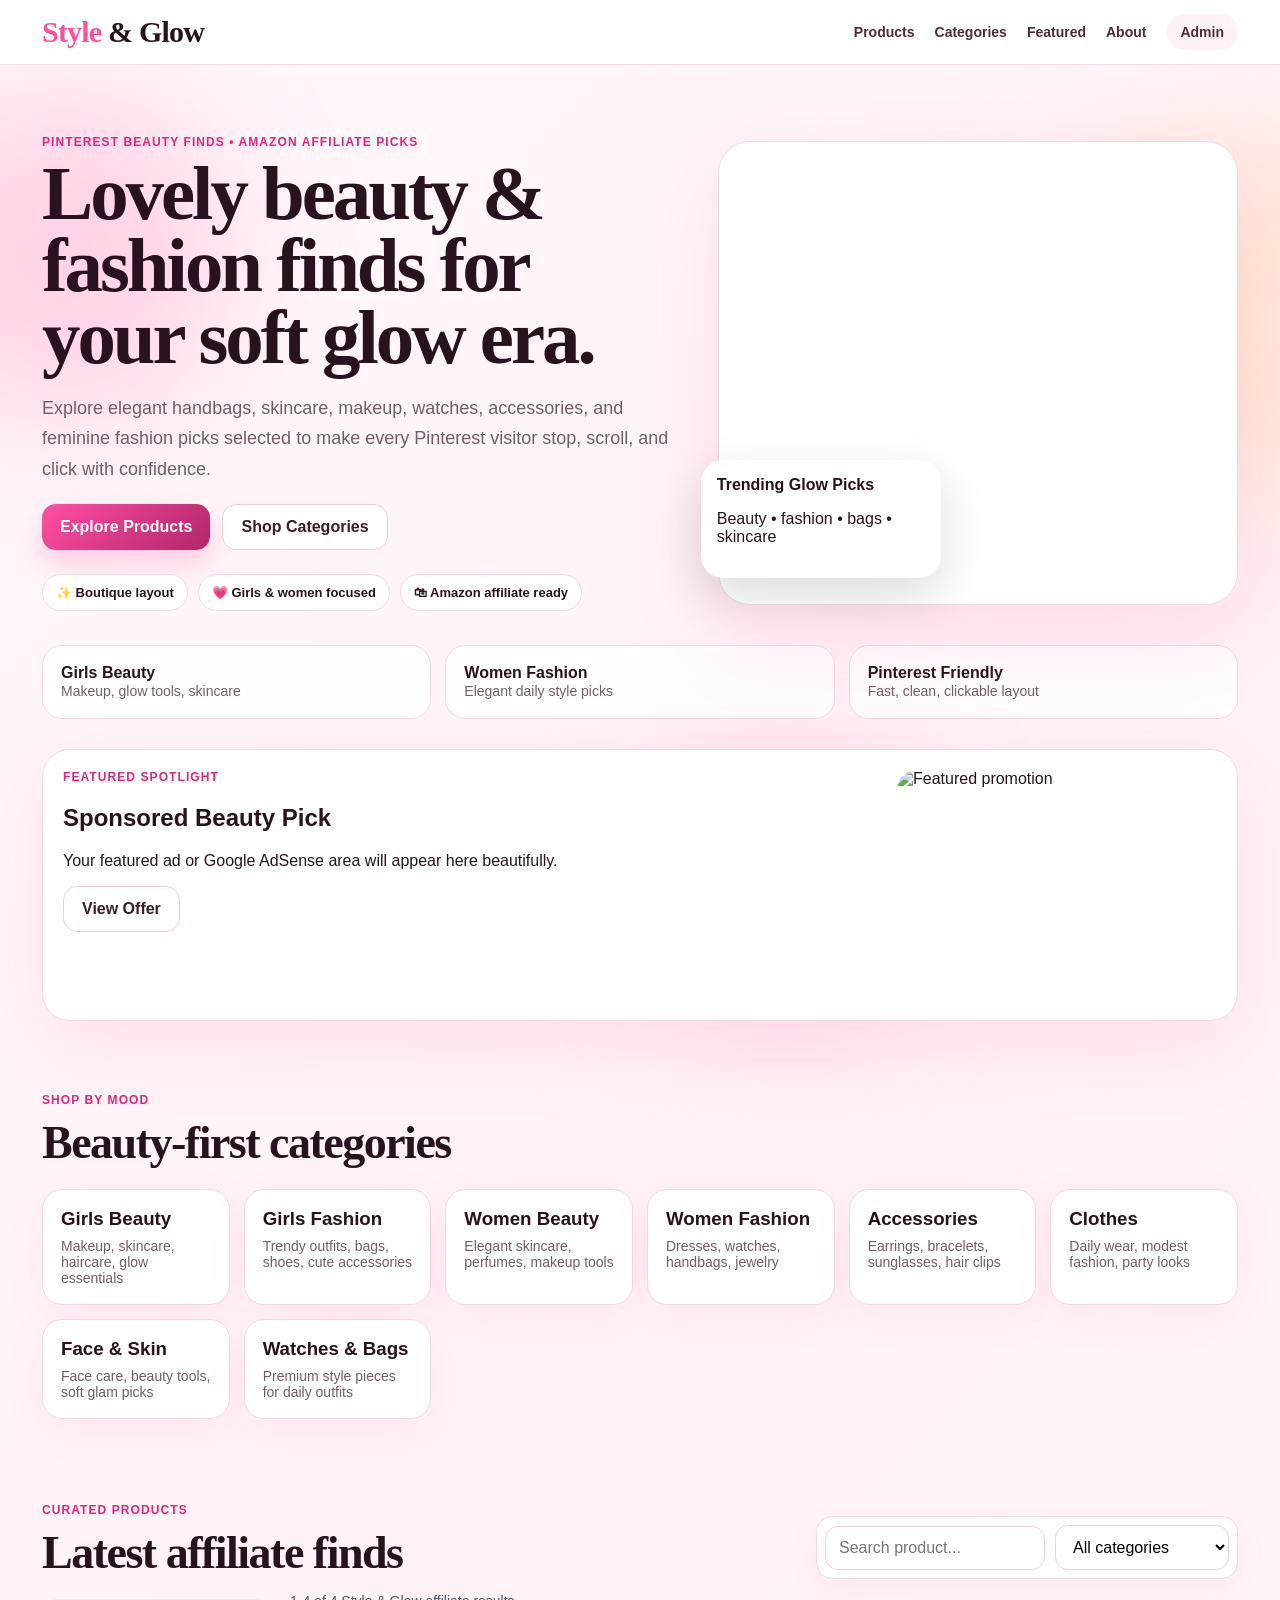
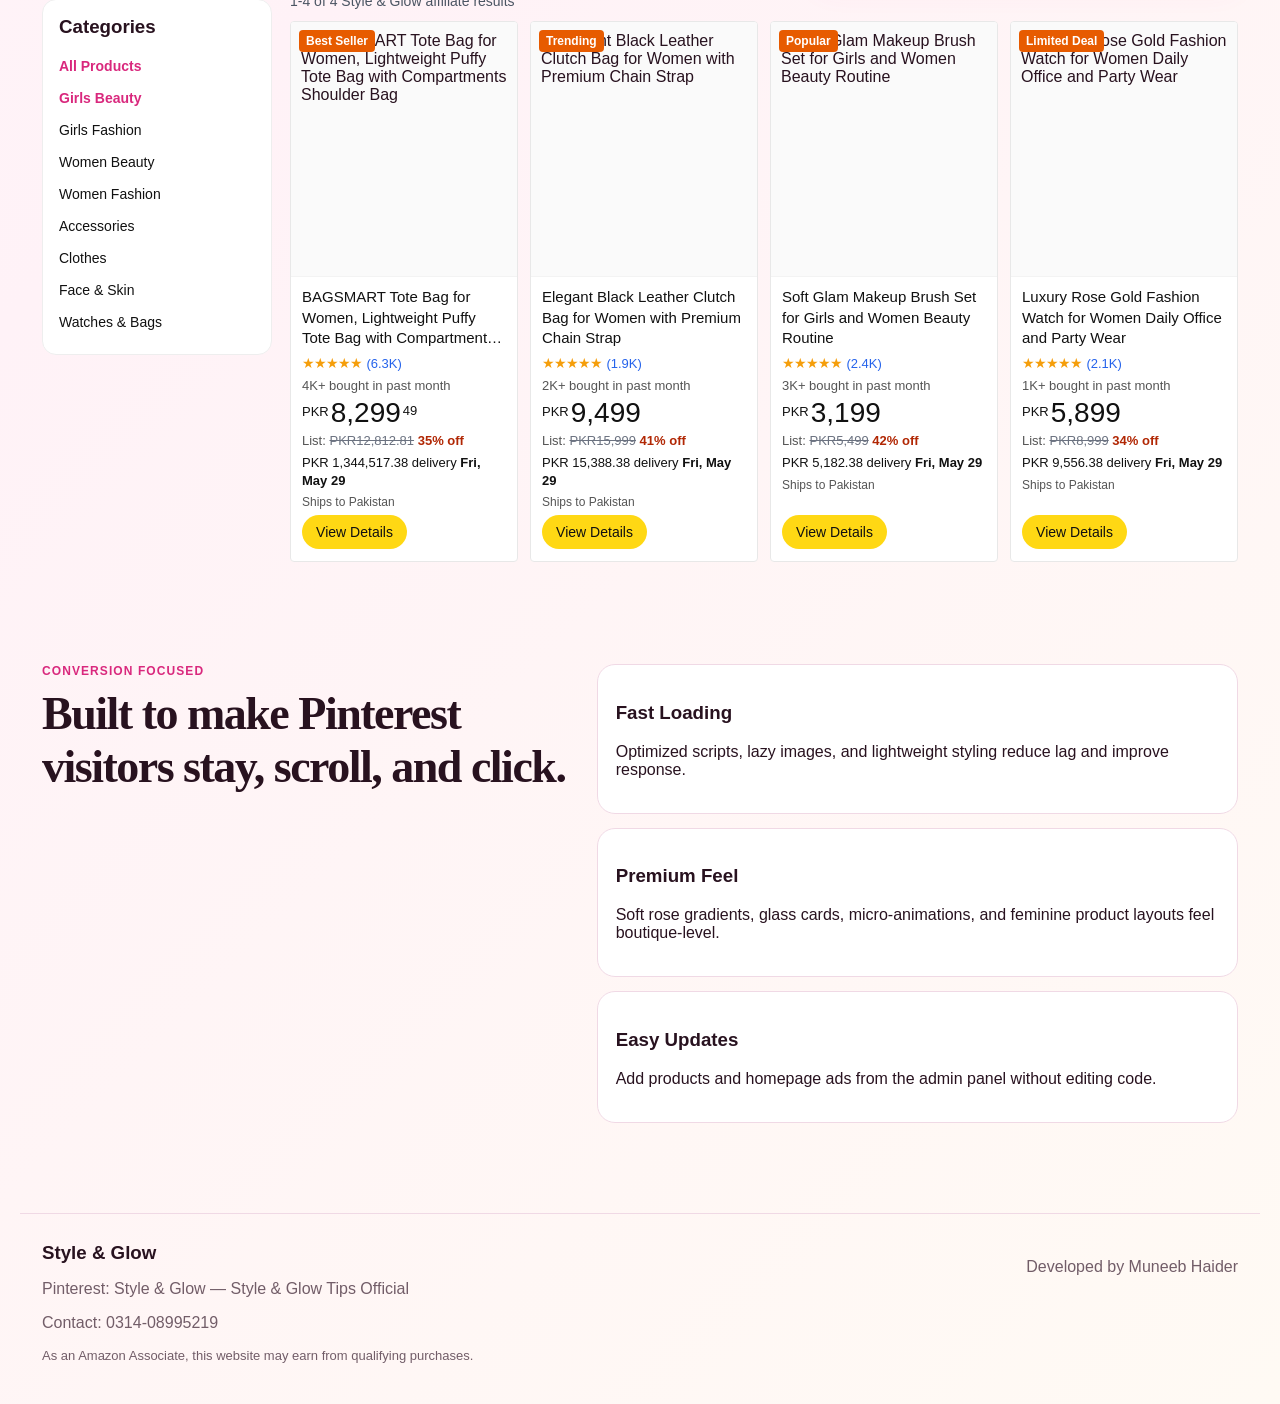
==== commit 6f0f5672: "Add files via upload" ====
--- a/index.html
+++ b/index.html
@@ -90,7 +90,17 @@
           <select id="categoryFilter"><option value="all">All categories</option></select>
         </div>
       </div>
-      <div class="product-grid" id="productGrid"></div>
+      <div class="shop-layout">
+        <aside class="shop-sidebar">
+          <h3>Categories</h3>
+          <button class="side-cat" data-cat="all" type="button">All Products</button>
+          <div id="sideCategoryList"></div>
+        </aside>
+        <div>
+          <p class="results-note" id="resultsNote">Showing curated affiliate results</p>
+          <div class="product-grid" id="productGrid"></div>
+        </div>
+      </div>
       <div class="empty-state" id="emptyState" hidden>
         <h3>No products found</h3>
         <p>Add products from the admin panel or try another search.</p>
--- a/assets/styles.css
+++ b/assets/styles.css
@@ -1,37 +1,8 @@
-:root{--rose:#ff4f98;--rose2:#ff8abd;--deep:#301321;--muted:#7d6070;--cream:#fffaf3;--pink:#fff0f7;--gold:#d7a443;--card:rgba(255,255,255,.82);--line:rgba(255,79,152,.16);--shadow:0 24px 70px rgba(199,53,114,.18);--radius:28px}*{box-sizing:border-box}html{scroll-behavior:smooth}body{margin:0;font-family:Inter,Segoe UI,system-ui,-apple-system,Arial,sans-serif;background:linear-gradient(135deg,var(--cream),var(--pink));color:var(--deep);overflow-x:hidden}.glow-orb{position:fixed;filter:blur(8px);border-radius:50%;pointer-events:none;z-index:-2}.orb-one{width:420px;height:420px;background:rgba(255,79,152,.18);left:-120px;top:80px}.orb-two{width:360px;height:360px;background:rgba(215,164,67,.14);right:-110px;bottom:40px}.site-header{position:sticky;top:0;z-index:50;background:rgba(255,250,243,.78);backdrop-filter:blur(18px);border-bottom:1px solid rgba(255,79,152,.1)}.navbar{max-width:1180px;margin:auto;display:flex;align-items:center;justify-content:space-between;padding:15px 22px}.brand{font-family:Georgia,serif;font-size:30px;font-weight:900;text-decoration:none;color:var(--deep)}.brand span{color:var(--rose)}.nav-links{display:flex;gap:22px;align-items:center}.nav-links a{color:var(--deep);font-weight:700;text-decoration:none}.admin-link{background:#fff;border-radius:999px;padding:10px 16px;box-shadow:0 10px 32px rgba(0,0,0,.07)}.menu-toggle{display:none;border:0;background:#fff;border-radius:14px;padding:8px 12px;font-size:22px}.hero{max-width:1180px;margin:auto;padding:82px 22px 52px;display:grid;grid-template-columns:1.05fr .95fr;gap:46px;align-items:center}.eyebrow{margin:0;text-transform:uppercase;letter-spacing:.18em;color:#b62d6b;font-size:12px;font-weight:900}.hero h1,.section h2,.about h2,.admin-panel h1{font-family:Georgia,serif;font-size:clamp(38px,6vw,74px);line-height:.96;margin:14px 0 20px}.section h2,.about h2{font-size:clamp(32px,4vw,52px)}.hero-text{font-size:18px;line-height:1.8;color:var(--muted);max-width:680px}.btn{display:inline-flex;align-items:center;justify-content:center;border:0;text-decoration:none;border-radius:999px;padding:14px 22px;font-weight:900;cursor:pointer;transition:transform .22s,box-shadow .22s}.btn:hover{transform:translateY(-3px)}.primary{background:linear-gradient(135deg,var(--rose),#be2f70);color:#fff;box-shadow:0 18px 38px rgba(199,53,114,.28)}.ghost{background:#fff;color:#b62d6b;box-shadow:0 12px 30px rgba(0,0,0,.07)}.danger{background:var(--deep);color:#fff}.hero-actions,.trust-row,.form-actions,.admin-top-actions{display:flex;gap:14px;flex-wrap:wrap}.trust-row{margin-top:26px}.trust-row span{background:rgba(255,255,255,.7);border:1px solid var(--line);padding:10px 14px;border-radius:999px;color:var(--muted);font-weight:700}.hero-showcase{min-height:540px;border-radius:42px;background:linear-gradient(155deg,#fff,#ffe1ee 55%,#fff4d5);box-shadow:var(--shadow);position:relative;overflow:hidden;padding:24px}.hero-image{height:405px;border-radius:32px;background:linear-gradient(rgba(48,19,33,.02),rgba(48,19,33,.18)),url('https://images.unsplash.com/photo-1522335789203-aabd1fc54bc9?auto=format&fit=crop&w=900&q=70') center/cover}.hero-badge{position:absolute;left:42px;right:42px;bottom:38px;background:rgba(255,255,255,.86);backdrop-filter:blur(16px);border-radius:24px;padding:22px;box-shadow:0 18px 42px rgba(0,0,0,.12)}.hero-badge p{margin:6px 0 0;color:var(--muted)}.floaty{animation:floaty 6s ease-in-out infinite}@keyframes floaty{50%{transform:translateY(-12px)}}.premium-strip{max-width:1100px;margin:0 auto 38px;display:grid;grid-template-columns:repeat(3,1fr);gap:16px;padding:0 22px}.premium-strip div,.category-card,.product-card,.about-cards article,.admin-panel,.admin-list,.ad-zone{background:var(--card);border:1px solid var(--line);box-shadow:var(--shadow);backdrop-filter:blur(18px);border-radius:var(--radius)}.premium-strip div{padding:23px}.premium-strip strong{display:block;font-size:20px}.premium-strip span{color:var(--muted)}.section,.about{max-width:1180px;margin:0 auto;padding:68px 22px}.section-head{display:flex;justify-content:space-between;align-items:end;gap:20px;margin-bottom:28px}.category-grid{display:grid;grid-template-columns:repeat(4,1fr);gap:18px}.category-card{padding:26px;min-height:172px;transition:.24s;position:relative;overflow:hidden}.category-card:hover,.product-card:hover{transform:translateY(-8px)}.category-card:after{content:'✦';position:absolute;right:22px;top:18px;font-size:38px;color:rgba(255,79,152,.24)}.category-card h3{margin:0 0 8px;font-size:20px}.category-card p,.product-content p,.about-cards p,.soft-note{color:var(--muted);line-height:1.7}.filters{display:flex;gap:12px;flex-wrap:wrap}.filters input,.filters select,input,select,textarea{border:1px solid rgba(199,53,114,.2);border-radius:16px;padding:14px 16px;background:#fff;color:var(--deep);font:inherit;width:100%;outline:none;transition:.2s}input:focus,select:focus,textarea:focus{border-color:var(--rose);box-shadow:0 0 0 4px rgba(255,79,152,.12)}.filters input{width:240px}.filters select{width:210px}.product-grid{display:grid;grid-template-columns:repeat(3,1fr);gap:24px}.product-card{overflow:hidden;transition:.24s}.product-images{display:grid;grid-template-columns:1fr 1fr;gap:8px;padding:12px}.product-images img{width:100%;height:210px;object-fit:cover;border-radius:20px;background:#ffe1ee}.product-content{padding:10px 22px 24px}.pill{display:inline-block;background:#fff0f7;color:#b62d6b;padding:8px 12px;border-radius:999px;font-size:12px;font-weight:900}.product-content h3{font-size:21px;margin:14px 0 8px}.rating{font-weight:900;color:var(--gold);margin:14px 0}.amazon-btn{width:100%}.ad-zone{max-width:1120px;margin:38px auto 0;padding:22px;display:grid;grid-template-columns:1.1fr .9fr;gap:22px;align-items:center}.ad-zone[hidden]{display:none}.ad-copy{padding:18px 18px 18px 24px}.ad-copy h2{font-family:Georgia,serif;font-size:38px;margin:10px 0}.ad-media img{width:100%;height:260px;object-fit:cover;border-radius:24px;display:block}.about{display:grid;grid-template-columns:.9fr 1.1fr;gap:28px}.about-cards{display:grid;gap:16px}.about-cards article{padding:24px}.footer{max-width:1180px;margin:50px auto 0;padding:30px 22px 45px;display:flex;justify-content:space-between;gap:18px;color:var(--muted)}.footer h3{font-family:Georgia,serif;color:var(--deep);font-size:28px;margin:0}.disclaimer{font-size:13px}.empty-state{text-align:center;background:#fff;border-radius:26px;padding:36px}.reveal{opacity:0;transform:translateY(24px);transition:opacity .6s ease,transform .6s ease}.reveal.active{opacity:1;transform:none}.admin-body{min-height:100vh}.admin-shell{max-width:1080px;margin:auto;padding:46px 18px}.admin-panel,.admin-list{padding:30px;margin-bottom:22px}.login-panel{max-width:560px;margin:70px auto}.admin-top{display:flex;justify-content:space-between;gap:18px;align-items:flex-start}.admin-form label{display:block;font-weight:900;margin:14px 0 8px}.form-grid{display:grid;grid-template-columns:repeat(2,1fr);gap:16px}.captcha-box{display:flex;justify-content:space-between;align-items:center;background:#fff;border:1px dashed rgba(199,53,114,.35);border-radius:18px;padding:14px 16px;margin:14px 0;font-weight:900}.login-message{min-height:22px;font-weight:800;color:#c73572}.admin-item{display:grid;grid-template-columns:72px 1fr auto;gap:14px;align-items:center;background:#fff;border-radius:18px;padding:12px;margin:12px 0}.admin-item img{width:72px;height:72px;border-radius:14px;object-fit:cover}.small-btn{border:0;border-radius:999px;padding:9px 12px;font-weight:900;cursor:pointer}.edit{background:#fff0f7;color:#b62d6b}.delete{background:#301321;color:#fff}.admin-actions{display:flex;gap:8px;flex-wrap:wrap}@media(max-width:900px){.hero,.about,.ad-zone{grid-template-columns:1fr}.category-grid,.product-grid{grid-template-columns:repeat(2,1fr)}.premium-strip{grid-template-columns:1fr}.hero-showcase{min-height:450px}.hero-image{height:320px}}@media(max-width:640px){.nav-links{position:absolute;top:66px;left:16px;right:16px;display:none;flex-direction:column;background:#fff;padding:22px;border-radius:24px;box-shadow:var(--shadow)}.nav-links.open{display:flex}.menu-toggle{display:block}.hero{padding-top:54px}.hero h1{font-size:40px}.section-head,.admin-top{display:block}.category-grid,.product-grid,.form-grid{grid-template-columns:1fr}.filters input,.filters select{width:100%}.product-images img{height:170px}.footer{display:block}.admin-item{grid-template-columns:1fr}.ad-media img{height:210px}}
-
-
-/* Final premium polish: softer boutique visuals + safer-looking login */
-body::before{content:"";position:fixed;inset:0;pointer-events:none;z-index:-3;background:radial-gradient(circle at 18% 10%,rgba(255,79,152,.16),transparent 32%),radial-gradient(circle at 82% 18%,rgba(255,195,220,.34),transparent 34%),radial-gradient(circle at 50% 92%,rgba(215,164,67,.16),transparent 34%)}
-body::after{content:"";position:fixed;inset:0;pointer-events:none;z-index:-1;background-image:linear-gradient(rgba(255,255,255,.32) 1px,transparent 1px),linear-gradient(90deg,rgba(255,255,255,.32) 1px,transparent 1px);background-size:44px 44px;mask-image:linear-gradient(to bottom,rgba(0,0,0,.3),transparent 72%)}
-.site-header{box-shadow:0 10px 40px rgba(199,53,114,.08)}
-.hero-showcase,.product-card,.category-card,.admin-panel,.admin-list,.ad-zone{position:relative}
-.hero-showcase:before,.product-card:before,.admin-panel:before,.ad-zone:before{content:"";position:absolute;inset:0;border-radius:inherit;padding:1px;background:linear-gradient(135deg,rgba(255,255,255,.9),rgba(255,79,152,.28),rgba(215,164,67,.24));-webkit-mask:linear-gradient(#000 0 0) content-box,linear-gradient(#000 0 0);-webkit-mask-composite:xor;mask-composite:exclude;pointer-events:none}
-.product-card{background:rgba(255,255,255,.9);transform:translateZ(0);will-change:transform}.product-card:hover{box-shadow:0 30px 90px rgba(199,53,114,.24)}
-.product-images img{transition:transform .45s ease,filter .45s ease}.product-card:hover .product-images img{transform:scale(1.035);filter:saturate(1.08) contrast(1.03)}
-.category-card{background:linear-gradient(145deg,rgba(255,255,255,.9),rgba(255,240,247,.75));min-height:190px}.category-card h3:before{content:"♡ ";color:var(--rose)}
-.btn{letter-spacing:.01em}.primary{background:linear-gradient(135deg,#ff4f98,#c73572 58%,#8d244f)}.primary:hover{box-shadow:0 22px 48px rgba(199,53,114,.34)}
-.admin-body{background:linear-gradient(135deg,#fff8fb,#fff1f7 48%,#fffaf0);position:relative}.admin-shell{position:relative}.admin-shell:before{content:"Style & Glow";position:fixed;right:-30px;top:28%;font-family:Georgia,serif;font-size:min(13vw,150px);font-weight:900;color:rgba(255,79,152,.05);transform:rotate(-8deg);pointer-events:none}.login-panel{overflow:hidden;background:rgba(255,255,255,.88);box-shadow:0 32px 110px rgba(199,53,114,.22)}.login-panel:after{content:"Private Beauty Dashboard";position:absolute;right:22px;top:22px;background:#fff0f7;color:#b62d6b;border:1px solid rgba(255,79,152,.18);border-radius:999px;padding:8px 12px;font-size:12px;font-weight:900}.secure-login-form input{background:linear-gradient(180deg,#fff,#fff9fc)}.secure-login-form input::placeholder{color:#a88a9a}.captcha-box{background:linear-gradient(135deg,#fff,#fff3f8);box-shadow:inset 0 0 0 1px rgba(255,255,255,.7)}
-@media(max-width:640px){.login-panel:after{position:static;display:inline-block;margin-bottom:14px}.admin-shell:before{display:none}}
-
-/* Pro admin dashboard, upload tools, ad manager upgrades */
-.fake-field{position:absolute!important;left:-9999px!important;width:1px!important;height:1px!important;opacity:0!important;pointer-events:none!important}.admin-hero{background:linear-gradient(135deg,rgba(255,255,255,.92),rgba(255,232,243,.88));border:1px solid var(--line);box-shadow:var(--shadow);border-radius:34px;padding:34px;margin-bottom:22px;display:flex;justify-content:space-between;gap:24px;align-items:center;position:relative;overflow:hidden}.admin-hero:after{content:"✦";position:absolute;right:34%;top:14px;color:rgba(255,79,152,.18);font-size:80px}.admin-hero h1{font-family:Georgia,serif;font-size:clamp(38px,5vw,66px);line-height:.95;margin:10px 0}.admin-hero p{color:var(--muted);max-width:720px;line-height:1.7}.stats-grid{display:grid;grid-template-columns:repeat(4,1fr);gap:16px;margin-bottom:22px}.stat-card{background:rgba(255,255,255,.86);border:1px solid var(--line);border-radius:26px;padding:22px;box-shadow:0 18px 50px rgba(199,53,114,.12)}.stat-card span,.stat-card small{display:block;color:var(--muted);font-weight:800}.stat-card strong{display:block;font-family:Georgia,serif;font-size:34px;margin:8px 0;color:var(--deep)}.panel-title-row{display:flex;align-items:center;justify-content:space-between;gap:16px;margin-bottom:18px}.panel-title-row h2{font-family:Georgia,serif;font-size:34px;margin:4px 0}.upload-grid{display:grid;grid-template-columns:1fr 1fr;gap:18px;margin-top:16px}.upload-card{background:linear-gradient(135deg,#fff,#fff5fa);border:1px solid var(--line);border-radius:24px;padding:18px}.upload-card h3{margin:0 0 10px;font-family:Georgia,serif}.file-drop{display:flex!important;align-items:center;justify-content:center;min-height:74px;text-align:center;border:1.5px dashed rgba(199,53,114,.35);background:rgba(255,255,255,.7);border-radius:20px;padding:14px;cursor:pointer;color:#b62d6b}.file-drop input{margin-top:10px;border:0;background:transparent;padding:0}.file-drop.wide{margin:14px 0}.image-preview{width:100%;max-height:240px;object-fit:cover;border-radius:20px;margin-top:12px;border:1px solid var(--line);box-shadow:0 16px 36px rgba(0,0,0,.08)}.ad-preview{max-width:480px}.status-pill{background:#fff0f7;color:#b62d6b;border:1px solid var(--line);padding:9px 13px;border-radius:999px;font-weight:900}.status-pill.live{background:#eafff1;color:#168247;border-color:rgba(22,130,71,.22)}.admin-search{max-width:280px}.admin-item small{color:var(--muted);display:block;margin-top:6px;line-height:1.45}.adsense-box{background:#fff;border:1px dashed rgba(199,53,114,.26);border-radius:24px;min-height:180px;display:grid;place-items:center;padding:18px;overflow:hidden}.floating-ad-card{position:fixed;right:18px;bottom:22px;z-index:45;width:228px;background:rgba(255,255,255,.92);backdrop-filter:blur(16px);border:1px solid var(--line);box-shadow:0 22px 60px rgba(199,53,114,.22);border-radius:26px;padding:14px}.floating-ad-card span{display:inline-block;background:#fff0f7;color:#b62d6b;border-radius:999px;padding:6px 10px;font-size:11px;font-weight:900}.floating-ad-card img{width:100%;height:112px;object-fit:cover;border-radius:18px;margin:10px 0}.floating-ad-card strong{display:block;font-family:Georgia,serif;font-size:18px}.floating-ad-card p{font-size:13px;color:var(--muted);line-height:1.45;margin:6px 0 10px}.floating-ad-card a{display:block;text-align:center;text-decoration:none;background:linear-gradient(135deg,var(--rose),#be2f70);color:#fff;border-radius:999px;padding:10px;font-weight:900}.mini-adsense{max-height:220px;overflow:auto;margin-top:10px}@media(max-width:900px){.admin-hero{display:block}.stats-grid{grid-template-columns:repeat(2,1fr)}.upload-grid{grid-template-columns:1fr}.floating-ad-card{position:static;width:auto;margin:20px 16px}}@media(max-width:640px){.stats-grid{grid-template-columns:1fr}.panel-title-row{display:block}.admin-search{max-width:100%;margin-top:12px}}
-
-/* ===== Final Homepage Beauty Upgrade by ChatGPT ===== */
-.home-page{
-  background:
-    radial-gradient(circle at 8% 12%, rgba(255,113,177,.24), transparent 30%),
-    radial-gradient(circle at 88% 18%, rgba(255,193,127,.20), transparent 30%),
-    radial-gradient(circle at 50% 92%, rgba(255,105,180,.15), transparent 34%),
-    linear-gradient(135deg,#fff8fc 0%,#fff7f0 55%,#fff0f7 100%)!important;
+:root{
+  --pink:#ff4fa3;--pink2:#ff7bbd;--rose:#fff2f7;--dark:#28121f;--muted:#725d68;--gold:#ffb300;--blue:#162538;--line:#f1d8e4;--card:#fff;--green:#047857;
 }
-.bg-blush{position:fixed;border-radius:999px;pointer-events:none;z-index:-5;filter:blur(18px);opacity:.7;animation:slowDrift 12s ease-in-out infinite}.bg-one{width:360px;height:360px;background:rgba(255,79,152,.20);left:-130px;top:110px}.bg-two{width:320px;height:320px;background:rgba(215,164,67,.17);right:-100px;top:290px;animation-delay:-4s}.bg-three{width:280px;height:280px;background:rgba(255,138,189,.14);left:40%;bottom:-130px;animation-delay:-7s}@keyframes slowDrift{50%{transform:translate3d(0,-18px,0) scale(1.04)}}
-.luxury-header{background:rgba(255,250,253,.86)!important;box-shadow:0 12px 40px rgba(199,53,114,.07)}
-.brand-logo{position:relative;letter-spacing:-.8px}.brand-logo:after{content:'✦';font-family:serif;position:absolute;right:-25px;top:-8px;font-size:16px;color:#d7a443;animation:twinkle 2.4s infinite}@keyframes twinkle{50%{opacity:.35;transform:scale(.8) rotate(15deg)}}
-.nav-links a{position:relative}.nav-links a:not(.admin-link):after{content:'';position:absolute;left:0;bottom:-6px;width:0;height:2px;border-radius:999px;background:linear-gradient(90deg,var(--rose),var(--gold));transition:.25s}.nav-links a:hover:after{width:100%}
-.luxury-hero{padding-top:94px!important;padding-bottom:64px!important}.luxury-hero h1{font-size:clamp(44px,7vw,82px)!important;letter-spacing:-3px!important;line-height:.94!important;background:linear-gradient(120deg,#2e1522 10%,#9d245d 45%,#ff5aa4 70%,#331522 100%);-webkit-background-clip:text;background-clip:text;color:transparent;text-wrap:balance}.hero-text{font-size:19px!important;color:#76596a!important}.eyebrow{color:#c12c72!important}.luxury-showcase{min-height:560px!important;background:linear-gradient(155deg,rgba(255,255,255,.96),rgba(255,224,238,.95) 54%,rgba(255,246,213,.92))!important;border:1px solid rgba(255,79,152,.18);box-shadow:0 38px 100px rgba(199,53,114,.20)!important}.luxury-showcase:before{content:'';position:absolute;inset:16px;border:1px solid rgba(255,255,255,.75);border-radius:34px;pointer-events:none}.hero-image{height:420px!important;background-image:linear-gradient(rgba(48,19,33,.02),rgba(48,19,33,.16)),url('https://images.unsplash.com/photo-1596462502278-27bfdc403348?auto=format&fit=crop&w=1100&q=80')!important}.hero-badge{border:1px solid rgba(255,79,152,.18);box-shadow:0 22px 55px rgba(199,53,114,.16)!important}.hero-badge strong{font-family:Georgia,serif;font-size:24px}.premium-strip div{transition:.28s ease}.premium-strip div:hover{transform:translateY(-8px);box-shadow:0 30px 75px rgba(199,53,114,.18)}
-.section-head h2,.about h2{letter-spacing:-1.8px;text-wrap:balance}.category-card{background:linear-gradient(145deg,rgba(255,255,255,.91),rgba(255,239,248,.78))!important}.category-card:hover{box-shadow:0 30px 80px rgba(199,53,114,.20)}
-.products-section{padding-top:80px!important}.product-grid{grid-template-columns:repeat(auto-fit,minmax(300px,1fr))!important;gap:32px!important}.product-card{border-radius:34px!important;background:rgba(255,255,255,.92)!important;border:1px solid rgba(255,92,166,.17)!important;box-shadow:0 26px 80px rgba(199,53,114,.15)!important;position:relative}.product-card:before{content:'';position:absolute;inset:0;border-radius:34px;background:linear-gradient(135deg,rgba(255,255,255,.55),transparent 42%,rgba(255,79,152,.06));pointer-events:none}.product-card:hover{transform:translateY(-12px)!important;box-shadow:0 40px 95px rgba(199,53,114,.26)!important}.product-images{padding:14px!important;gap:10px!important}.product-images img{height:255px!important;border-radius:24px!important;object-fit:cover;transition:transform .55s ease,filter .55s ease}.product-card:hover .product-images img{transform:scale(1.045);filter:saturate(1.06) contrast(1.03)}.product-content{padding:14px 24px 26px!important}.product-content h3{font-family:Georgia,serif;font-size:24px;line-height:1.25;margin:14px 0 12px;color:#301321}.product-content p{max-height:108px;overflow:hidden}.pill{background:linear-gradient(135deg,#ffe7f3,#fff6dc)!important;color:#b5226c!important;border:1px solid rgba(255,79,152,.16);font-weight:900!important}.amazon-btn{width:100%;margin-top:14px}.filters input,.filters select{background:rgba(255,255,255,.92)!important;box-shadow:0 12px 34px rgba(199,53,114,.08)}
-.ad-zone{background:linear-gradient(135deg,rgba(255,255,255,.92),rgba(255,235,245,.86))!important;border-radius:36px!important}.ad-media img{border-radius:28px;box-shadow:0 25px 60px rgba(0,0,0,.10)}.about-cards article{background:linear-gradient(145deg,rgba(255,255,255,.9),rgba(255,243,249,.78))!important}.footer{background:rgba(255,255,255,.72)!important;border-top:1px solid rgba(255,79,152,.12)}
-@media(max-width:900px){.luxury-hero{padding-top:60px!important}.luxury-showcase{min-height:auto!important}.hero-image{height:340px!important}.product-images img{height:220px!important}}
-@media(max-width:620px){.luxury-hero h1{font-size:42px!important;letter-spacing:-1.8px!important}.hero-text{font-size:16px!important}.product-grid{grid-template-columns:1fr!important}.product-images img{height:210px!important}.section-head{align-items:stretch!important}.filters input,.filters select{width:100%!important}}
+*{box-sizing:border-box}html{scroll-behavior:smooth}body{margin:0;font-family:Inter,Arial,sans-serif;color:var(--dark);background:linear-gradient(135deg,#fff8fb,#fff2f7 45%,#fffaf4);overflow-x:hidden}a{text-decoration:none;color:inherit}img{max-width:100%;display:block}.bg-blush{position:fixed;border-radius:999px;filter:blur(65px);opacity:.34;z-index:-1}.bg-one{width:330px;height:330px;background:#ff8fc4;top:90px;left:-100px}.bg-two{width:380px;height:380px;background:#ffd09a;right:-140px;top:130px}.bg-three{width:290px;height:290px;background:#ffb3d6;left:50%;bottom:-120px}.site-header{position:sticky;top:0;z-index:20;background:rgba(255,255,255,.92);backdrop-filter:blur(18px);border-bottom:1px solid #f3dce8}.navbar{max-width:1240px;margin:auto;padding:14px 22px;display:flex;align-items:center;justify-content:space-between;gap:16px}.brand{font-family:Georgia,serif;font-size:30px;font-weight:900;letter-spacing:-.8px}.brand span{color:var(--pink)}.nav-links{display:flex;gap:20px;align-items:center;font-weight:800;font-size:14px}.nav-links a{color:#4a2c3e}.nav-links a:hover{color:var(--pink)}.admin-link{background:var(--rose);padding:10px 14px;border-radius:999px}.menu-toggle{display:none;border:0;background:var(--rose);font-size:24px;border-radius:12px;padding:6px 10px}.hero{max-width:1240px;margin:auto;padding:70px 22px 34px;display:grid;grid-template-columns:1.1fr .9fr;gap:40px;align-items:center}.eyebrow{margin:0 0 9px;color:#d9287d;font-weight:900;font-size:12px;text-transform:uppercase;letter-spacing:.09em}.hero h1{font-family:Georgia,serif;font-size:clamp(42px,6vw,78px);line-height:.94;margin:0;letter-spacing:-3px}.hero-text{font-size:18px;line-height:1.7;color:var(--muted);max-width:650px}.hero-actions,.form-actions{display:flex;gap:12px;flex-wrap:wrap;margin-top:20px}.btn{border:0;cursor:pointer;border-radius:14px;padding:13px 18px;font-weight:900;display:inline-flex;align-items:center;justify-content:center;transition:.25s;box-shadow:none}.primary{background:linear-gradient(135deg,var(--pink),#b12668);color:#fff;box-shadow:0 14px 28px rgba(255,79,163,.26)}.primary:hover{transform:translateY(-2px);box-shadow:0 18px 40px rgba(255,79,163,.35)}.ghost{background:#fff;border:1px solid #f2cddf;color:#3a1c2b}.danger{background:#fff0f0;color:#c1121f}.trust-row{display:flex;flex-wrap:wrap;gap:10px;margin-top:24px}.trust-row span{background:#fff;border:1px solid #f2d8e5;border-radius:999px;padding:10px 13px;font-weight:800;font-size:13px}.hero-showcase{background:#fff;border:1px solid #f2d8e5;border-radius:32px;padding:16px;box-shadow:0 30px 90px rgba(255,79,163,.15);position:relative}.hero-image{height:430px;border-radius:24px;background:url('https://images.unsplash.com/photo-1594223274512-ad4803739b7c?auto=format&fit=crop&w=1000&q=80') center/cover}.hero-badge{position:absolute;left:-18px;bottom:26px;background:#fff;padding:16px;border-radius:22px;box-shadow:0 18px 50px rgba(0,0,0,.14);max-width:240px}.premium-strip{max-width:1240px;margin:0 auto 28px;padding:0 22px;display:grid;grid-template-columns:repeat(3,1fr);gap:14px}.premium-strip div{background:rgba(255,255,255,.8);border:1px solid #f2d8e5;border-radius:20px;padding:18px}.premium-strip strong{display:block}.premium-strip span{color:var(--muted);font-size:14px}.section{max-width:1240px;margin:auto;padding:42px 22px}.section-head{display:flex;justify-content:space-between;align-items:end;gap:20px;margin-bottom:20px}.section-head h2,.about h2{font-family:Georgia,serif;font-size:clamp(30px,4vw,46px);margin:0;letter-spacing:-1.5px}.filters{display:flex;gap:10px;align-items:center;background:#fff;padding:8px;border:1px solid #f0d9e5;border-radius:16px;box-shadow:0 10px 30px rgba(255,79,163,.08)}input,select,textarea{width:100%;border:1px solid #ead1dd;border-radius:13px;padding:12px 13px;font:inherit;outline:none;background:#fff}input:focus,select:focus,textarea:focus{border-color:var(--pink);box-shadow:0 0 0 4px rgba(255,79,163,.12)}.filters input{min-width:220px}.category-grid{display:grid;grid-template-columns:repeat(auto-fit,minmax(180px,1fr));gap:14px}.category-card{background:#fff;border:1px solid #f0d9e5;border-radius:20px;padding:18px;box-shadow:0 12px 40px rgba(255,79,163,.08);transition:.25s}.category-card:hover{transform:translateY(-5px)}.category-card h3{margin:0 0 8px}.category-card p{margin:0;color:var(--muted);font-size:14px}.shop-layout{display:grid;grid-template-columns:230px 1fr;gap:18px}.shop-sidebar{background:#fff;border:1px solid #eee;border-radius:14px;padding:16px;height:max-content;position:sticky;top:86px}.shop-sidebar h3{margin:0 0 12px}.side-cat{display:block;padding:8px 0;border-bottom:1px solid #f5edf2;font-size:14px;color:#111;cursor:pointer}.side-cat:hover{color:var(--pink)}.results-note{font-size:14px;color:#4b5563;margin:-6px 0 12px}.product-grid{display:grid;grid-template-columns:repeat(auto-fill,minmax(225px,1fr));gap:12px}.product-card{background:#fff;border:1px solid #e8e8e8;border-radius:4px;overflow:hidden;transition:.18s;position:relative;min-height:100%;display:flex;flex-direction:column}.product-card:hover{box-shadow:0 8px 25px rgba(0,0,0,.12);transform:translateY(-2px)}.product-img-box{height:255px;background:#fafafa;display:flex;align-items:center;justify-content:center;padding:10px;border-bottom:1px solid #f3f3f3}.product-img-box img{width:100%;height:100%;object-fit:contain}.deal-badge{position:absolute;top:8px;left:8px;background:#e75b00;color:#fff;font-size:12px;font-weight:800;border-radius:4px;padding:4px 7px;z-index:2}.product-info{padding:10px 11px 12px;display:flex;flex-direction:column;gap:6px;flex:1}.product-info h3{font-size:15px;line-height:1.35;font-weight:500;margin:0;color:#111;display:-webkit-box;-webkit-line-clamp:3;-webkit-box-orient:vertical;overflow:hidden}.product-info h3:hover{color:#c45500}.stars{color:#f59e0b;font-size:14px;line-height:1}.reviews{color:#2563eb;font-size:13px}.bought{font-size:13px;color:#555}.price-row{display:flex;align-items:flex-start;gap:2px;color:#111}.currency{font-size:13px;margin-top:5px}.new-price{font-size:28px;line-height:1;font-weight:500}.cents{font-size:13px;margin-top:4px}.old-price{font-size:13px;color:#555}.old-price del{color:#6b7280}.discount{color:#b12704;font-size:13px;font-weight:700}.delivery{font-size:13px;color:#111;line-height:1.35}.delivery b{font-weight:900}.ships{font-size:12px;color:#555}.card-btn{margin-top:auto;background:#ffd814;color:#111;border-radius:999px;padding:9px 13px;font-size:14px;font-weight:500;text-align:center;width:max-content;min-width:105px}.card-btn:hover{background:#f7ca00}.view-btn{background:#ff4fa3;color:white}.empty-state{background:#fff;border:1px dashed #f1b8d3;border-radius:20px;padding:36px;text-align:center;color:var(--muted)}.ad-zone{max-width:1196px;margin:30px auto;border:1px solid #f0d9e5;background:#fff;border-radius:28px;padding:20px;display:grid;grid-template-columns:1fr 320px;gap:20px;box-shadow:0 25px 80px rgba(255,79,163,.12)}.ad-media img{height:230px;width:100%;object-fit:cover;border-radius:20px}.floating-ad-card{position:fixed;right:15px;bottom:15px;background:#fff;border:1px solid #f0d9e5;border-radius:18px;padding:10px;width:170px;z-index:18;box-shadow:0 14px 45px rgba(0,0,0,.15)}.floating-ad-card img{height:90px;width:100%;object-fit:cover;border-radius:12px}.floating-ad-card span{font-size:11px;color:#d9287d;font-weight:900}.floating-ad-card p{font-size:12px;color:var(--muted);margin:4px 0}.floating-ad-card a{font-weight:900;color:var(--pink);font-size:13px}.about{max-width:1240px;margin:auto;padding:60px 22px;display:grid;grid-template-columns:.9fr 1.1fr;gap:30px}.about-cards{display:grid;gap:14px}.about-cards article{background:#fff;border:1px solid #f0d9e5;border-radius:18px;padding:18px}.footer{max-width:1240px;margin:30px auto 0;padding:28px 22px;border-top:1px solid #f0d9e5;display:flex;justify-content:space-between;gap:20px;color:var(--muted)}.footer h3{color:var(--dark);margin:0 0 8px}.disclaimer{font-size:13px}.reveal{opacity:0;transform:translateY(18px);transition:.55s}.reveal.active{opacity:1;transform:none}
+/* Product detail */.product-detail-wrap{max-width:1240px;margin:auto;padding:34px 22px}.back-link{display:inline-block;margin-bottom:18px;color:#d9287d;font-weight:900}.product-detail-card{background:#fff;border:1px solid #eee;border-radius:18px;padding:22px;display:grid;grid-template-columns:520px 1fr;gap:30px;box-shadow:0 18px 60px rgba(0,0,0,.08)}.detail-main-image{height:520px;background:#fafafa;border:1px solid #eee;display:flex;align-items:center;justify-content:center;border-radius:12px}.detail-main-image img{width:100%;height:100%;object-fit:contain}.thumb-row{display:flex;gap:10px;flex-wrap:wrap;margin-top:12px}.thumb{border:1px solid #ddd;background:#fff;border-radius:10px;padding:4px;width:78px;height:78px;cursor:pointer}.thumb.active{border-color:var(--pink);box-shadow:0 0 0 3px rgba(255,79,163,.15)}.thumb img{width:100%;height:100%;object-fit:contain}.detail-content h1{font-size:28px;line-height:1.25;margin:8px 0 10px;font-weight:600;color:#111}.detail-price{border-top:1px solid #eee;border-bottom:1px solid #eee;padding:14px 0;margin:15px 0}.detail-description{font-size:16px;line-height:1.75;color:#333}.detail-highlights{display:grid;gap:8px;margin:18px 0}.detail-highlights span{background:#fff6fa;border:1px solid #f1d4e2;border-radius:12px;padding:10px}.buy-now{font-size:16px;background:#ffd814;color:#111;box-shadow:none}.soft-note{color:var(--muted);font-size:14px;line-height:1.55}
+/* Admin */.admin-body{min-height:100vh;background:linear-gradient(135deg,#fff8fb,#ffeaf4)}.admin-shell{max-width:1180px;margin:auto;padding:32px 18px}.admin-panel,.admin-list,.admin-hero,.stat-card{background:rgba(255,255,255,.92);border:1px solid #f0d9e5;border-radius:24px;box-shadow:0 18px 65px rgba(255,79,163,.12)}.login-panel{max-width:520px;margin:30px auto;padding:28px}.admin-panel,.admin-list{padding:24px;margin:22px 0}.admin-hero{padding:28px;display:flex;justify-content:space-between;gap:18px;align-items:center}.admin-hero h1,.login-panel h1{font-family:Georgia,serif;font-size:42px;margin:0 0 8px}.admin-top-actions{display:flex;gap:10px}.stats-grid{display:grid;grid-template-columns:repeat(4,1fr);gap:14px;margin:18px 0}.stat-card{padding:18px}.stat-card span{color:var(--muted);font-size:13px;font-weight:800}.stat-card strong{display:block;font-size:32px;margin:6px 0}.stat-card small{color:var(--muted)}.admin-form label{display:block;font-weight:900;font-size:14px;color:#321724;margin-bottom:12px}.admin-form input,.admin-form select,.admin-form textarea{margin-top:6px}.form-grid{display:grid;grid-template-columns:repeat(2,1fr);gap:14px}.form-grid.three{grid-template-columns:repeat(3,1fr)}.upload-grid{display:grid;grid-template-columns:repeat(2,1fr);gap:14px}.upload-card{background:#fff7fb;border:1px solid #f1d4e2;border-radius:18px;padding:14px}.upload-card h3{margin:0 0 10px}.file-drop{background:#fff;border:1px dashed #eab1cd;border-radius:14px;padding:12px}.image-preview{max-height:150px;border-radius:14px;margin-top:10px;object-fit:contain;background:#fff;border:1px solid #eee}.ad-preview{max-height:210px}.panel-title-row{display:flex;justify-content:space-between;gap:16px;align-items:center;margin-bottom:14px}.panel-title-row h2{margin:0;font-family:Georgia,serif;font-size:30px}.small-btn{border:0;border-radius:12px;padding:9px 12px;font-weight:900;cursor:pointer}.edit{background:#fff0f7;color:#c21870}.delete{background:#ffecec;color:#b91c1c}.status-pill{padding:8px 12px;border-radius:999px;background:#f3f4f6;color:#666;font-weight:900;font-size:12px}.status-pill.live{background:#e8fff3;color:#047857}.admin-search{max-width:280px}.admin-item{display:grid;grid-template-columns:76px 1fr auto;gap:12px;align-items:center;background:#fff;border:1px solid #eee;border-radius:16px;padding:10px;margin-bottom:10px}.admin-item img{width:76px;height:76px;object-fit:contain;background:#fafafa;border-radius:10px}.admin-item p,.admin-item small{margin:3px 0;color:var(--muted)}.admin-actions{display:flex;gap:8px}.captcha-box{display:flex;gap:10px;align-items:center;background:#fff6fa;border:1px solid #f1d4e2;border-radius:14px;padding:10px;margin:10px 0}.captcha-box span{font-weight:900}.login-message{color:#b91c1c;font-weight:800}.fake-field{position:absolute!important;left:-9999px!important;opacity:0!important;height:0!important;width:0!important}.wide{grid-column:1/-1}
+@media(max-width:900px){.hero,.about,.product-detail-card,.ad-zone{grid-template-columns:1fr}.hero-showcase{display:none}.premium-strip,.stats-grid{grid-template-columns:1fr}.section-head{align-items:stretch;flex-direction:column}.filters{width:100%;flex-direction:column}.filters input{min-width:0}.shop-layout{grid-template-columns:1fr}.shop-sidebar{position:static}.product-grid{grid-template-columns:repeat(2,minmax(0,1fr))}.footer{flex-direction:column}.form-grid,.form-grid.three,.upload-grid{grid-template-columns:1fr}.admin-hero{flex-direction:column;align-items:flex-start}.detail-main-image{height:360px}.product-detail-card{padding:14px}.nav-links{display:none;position:absolute;left:12px;right:12px;top:65px;background:#fff;border:1px solid #f0d9e5;border-radius:18px;padding:12px;flex-direction:column;align-items:flex-start}.nav-links.open{display:flex}.menu-toggle{display:block}}@media(max-width:520px){.navbar{padding:12px}.brand{font-size:25px}.hero{padding-top:44px}.product-grid{grid-template-columns:1fr}.product-img-box{height:300px}.section{padding:32px 12px}.shop-sidebar{display:none}.admin-shell{padding:18px 10px}.admin-item{grid-template-columns:62px 1fr}.admin-actions{grid-column:1/-1}.floating-ad-card{display:none}}
+.pill{display:inline-block;background:#ffe7f2;color:#c21870;border-radius:999px;padding:7px 11px;font-size:12px;font-weight:900;margin-right:8px}.stars{letter-spacing:-1px}.product-card .stars{color:#f59e0b}.detail-content .stars{color:#f59e0b;font-size:18px}.adsense-box,.mini-adsense{max-width:100%;overflow:hidden}.side-cat{background:none;border:none;text-align:left;width:100%;font-family:inherit}.side-cat:first-of-type{font-weight:900;color:#d9287d}
